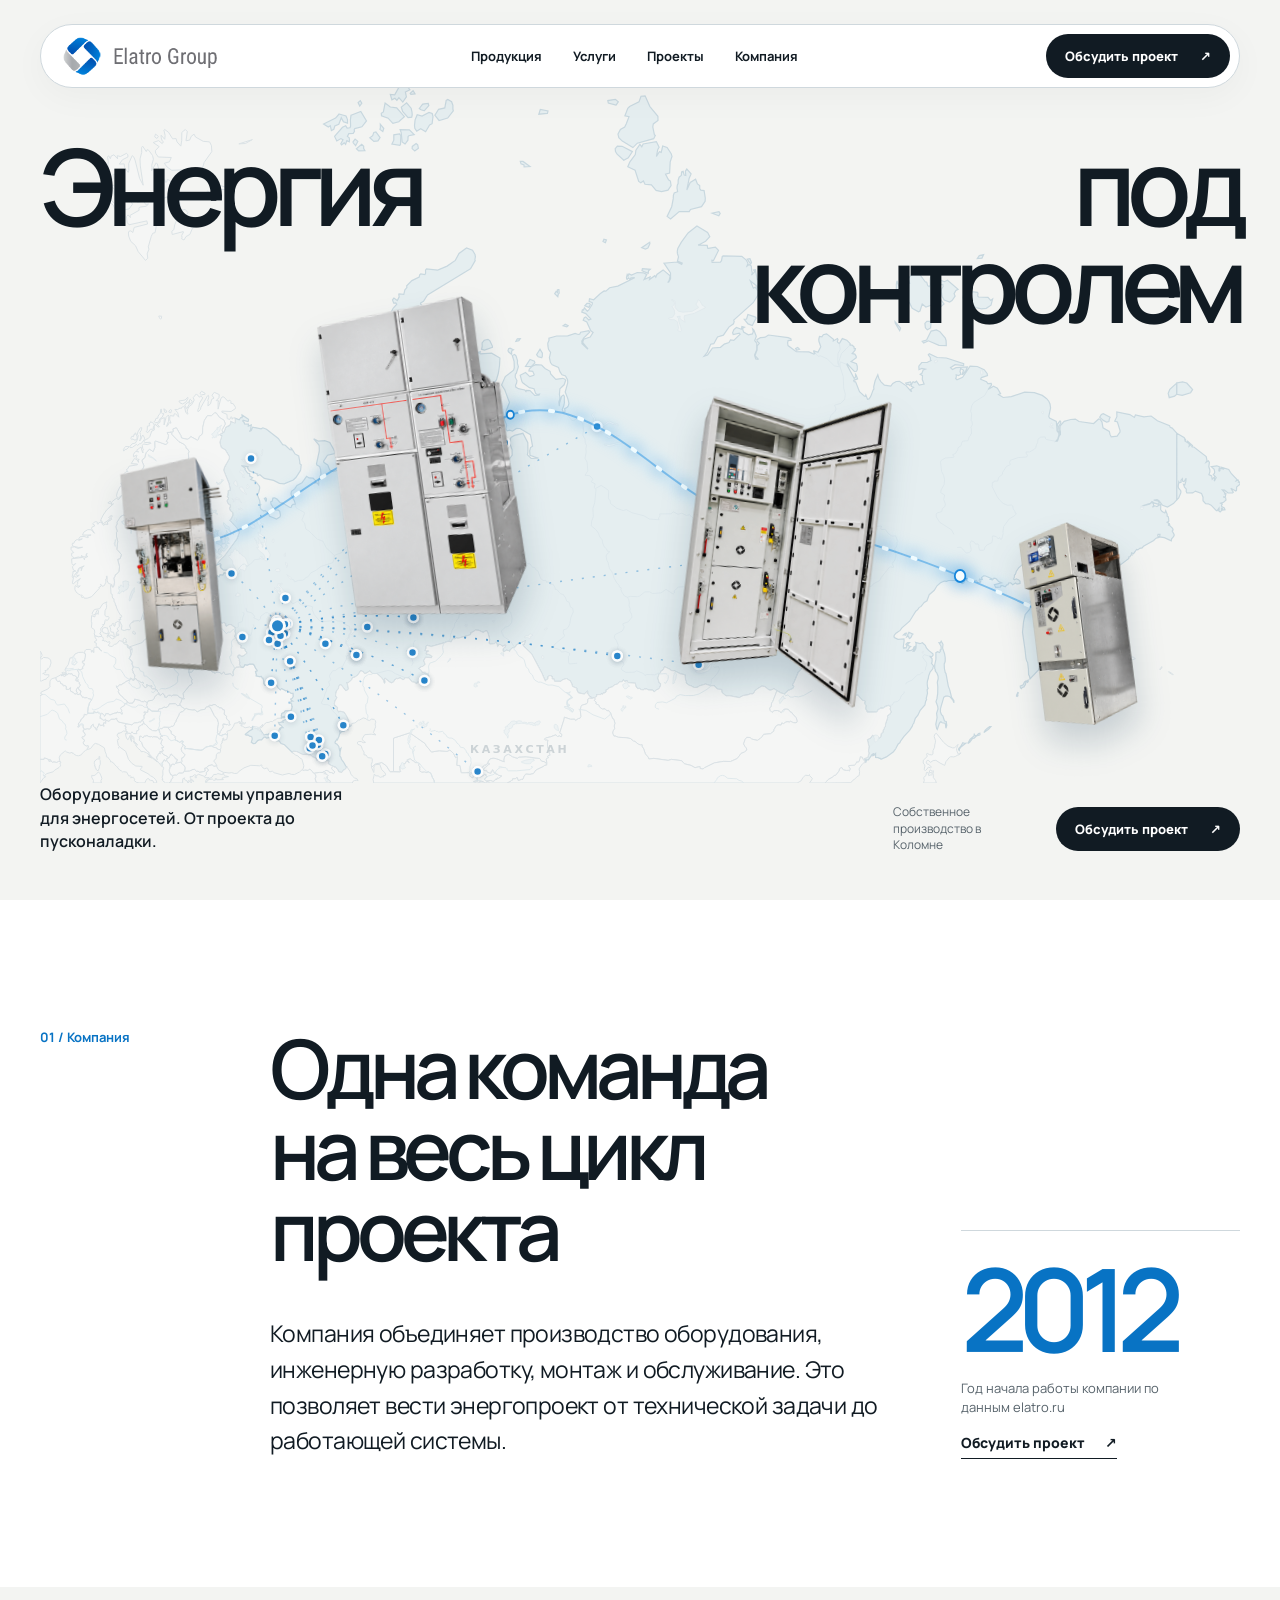
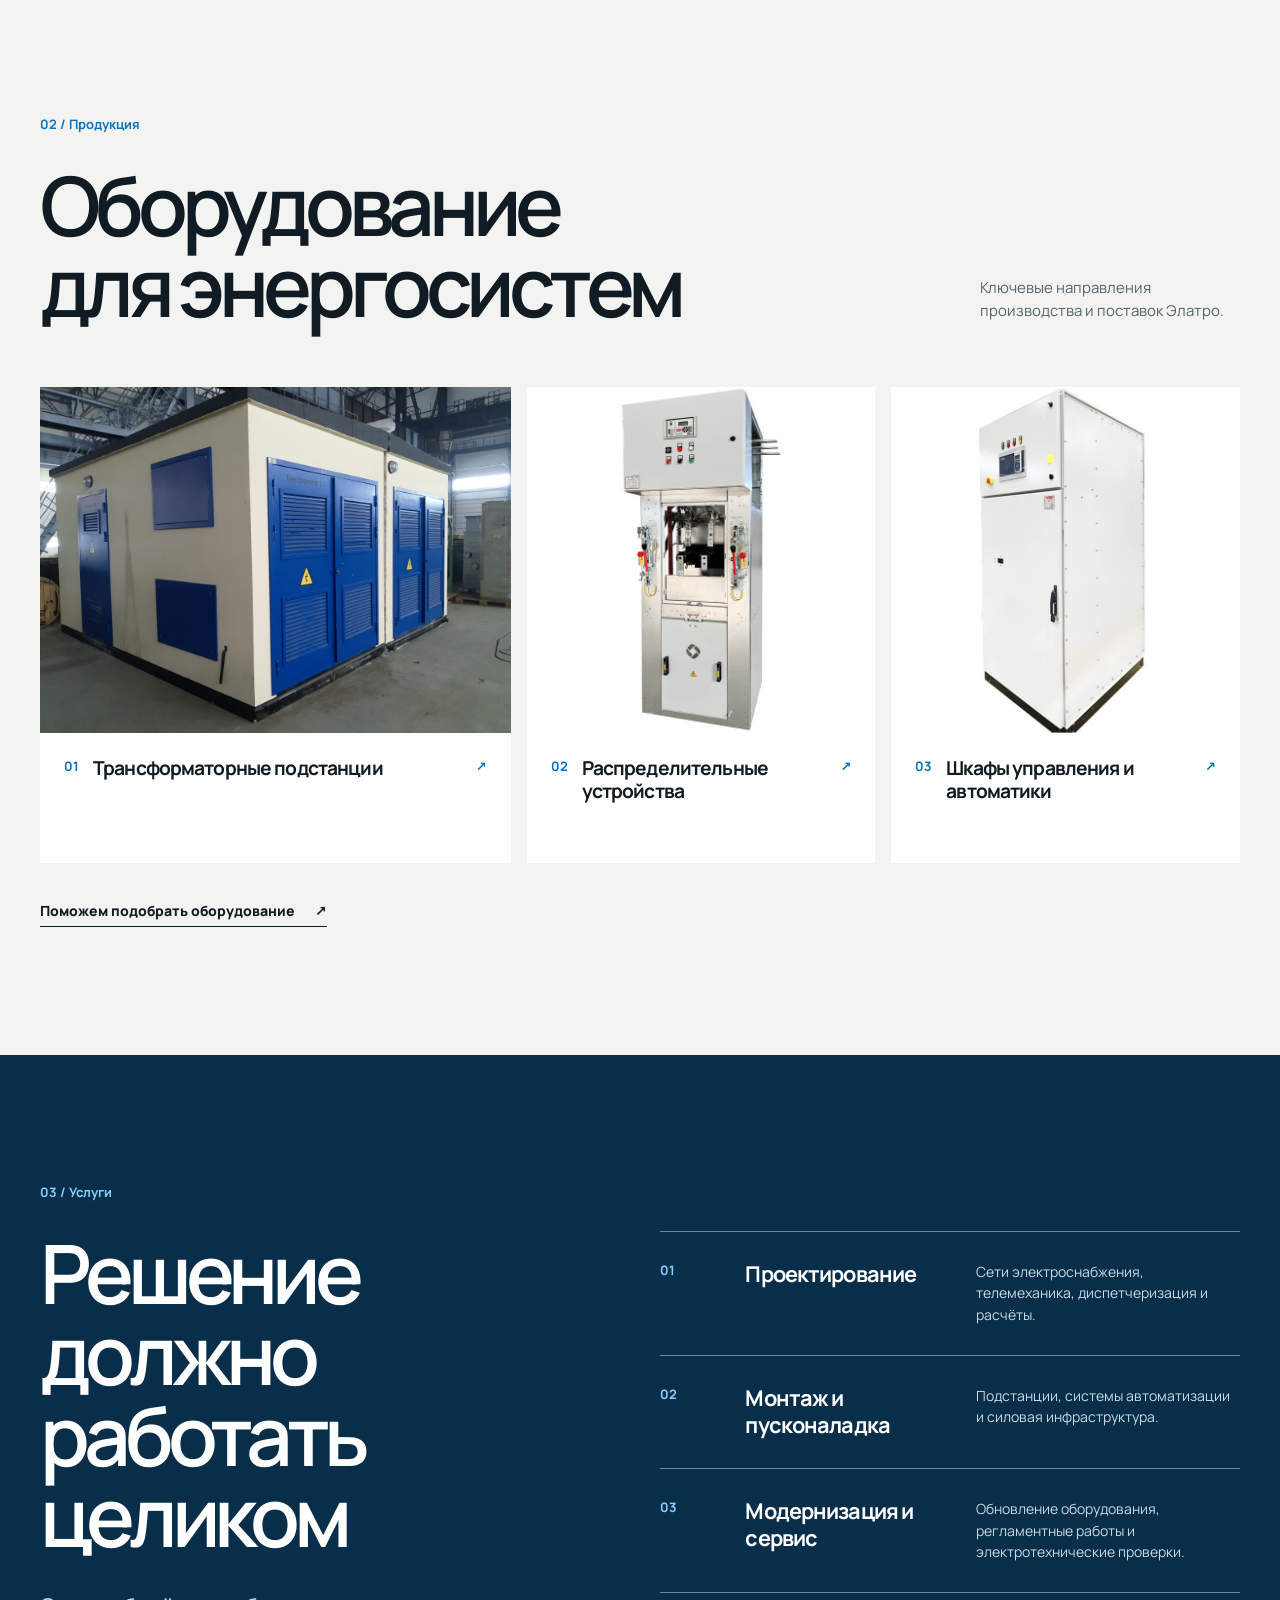
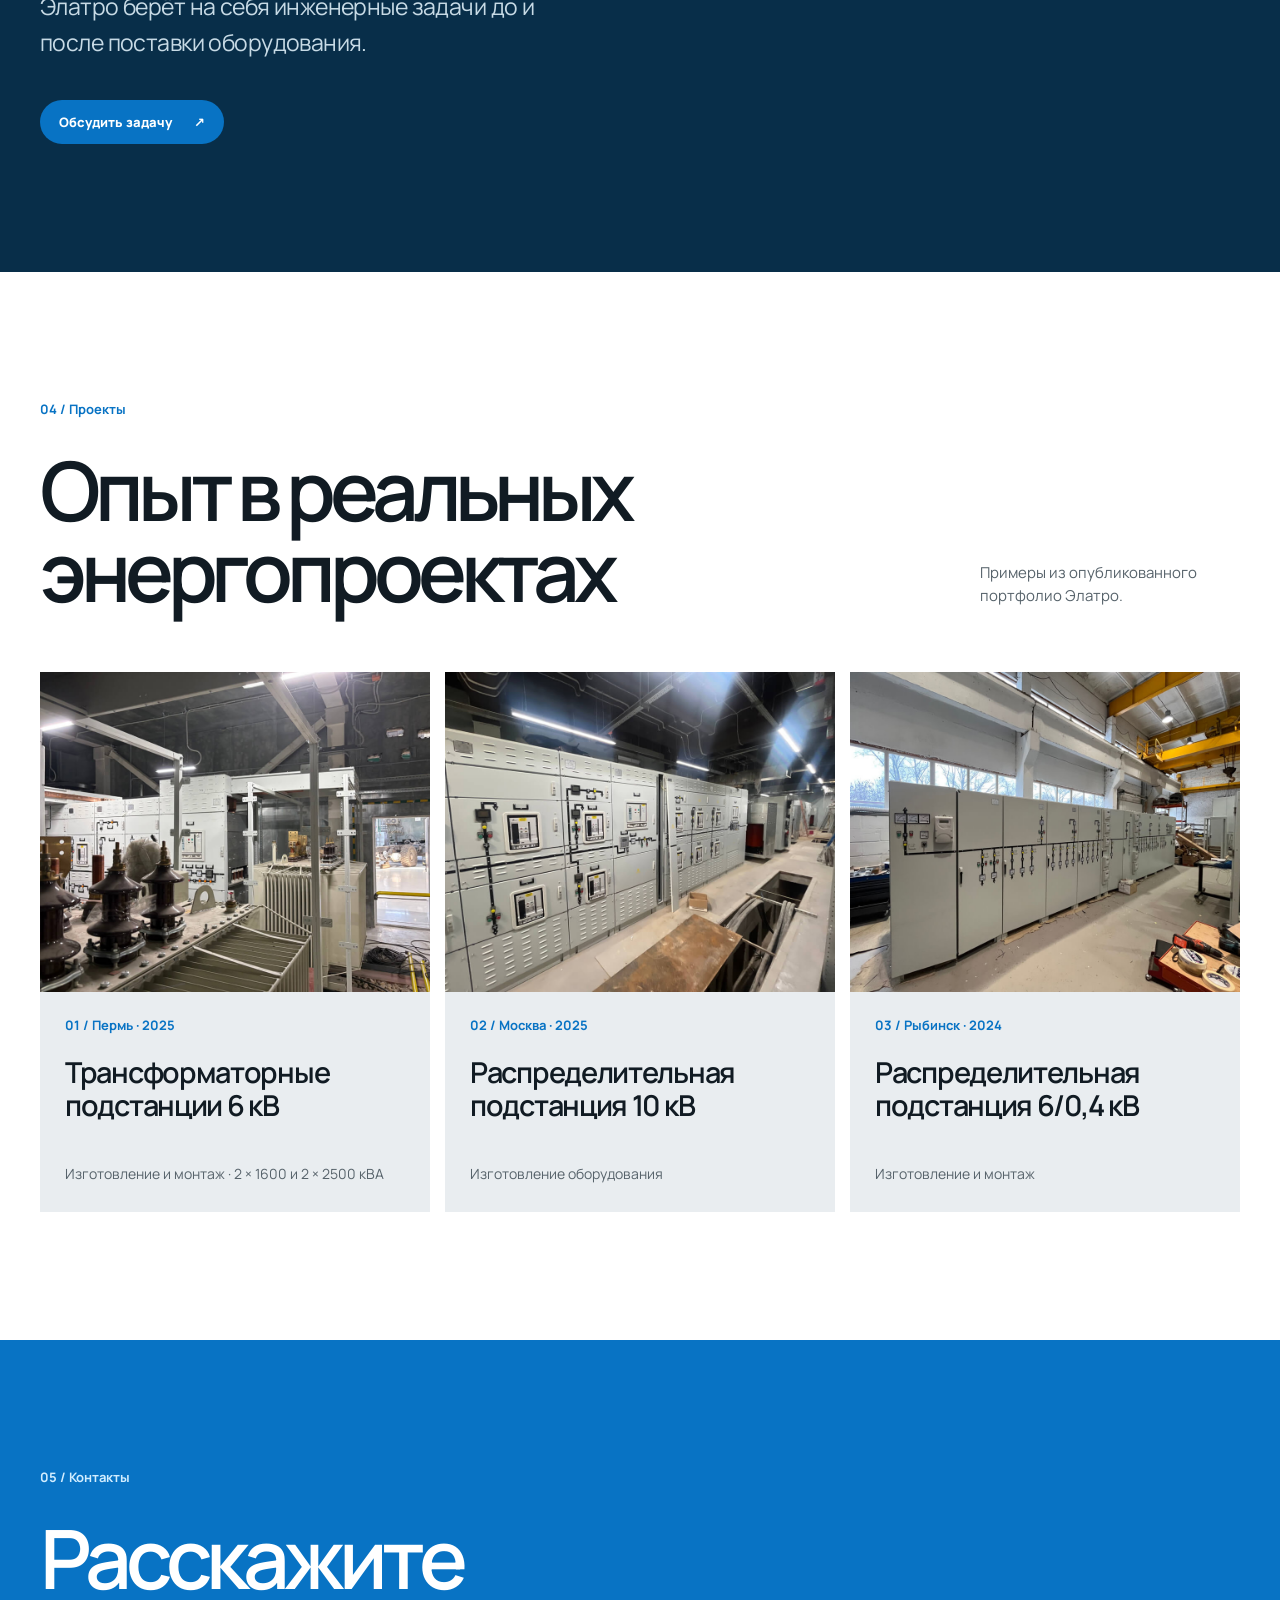
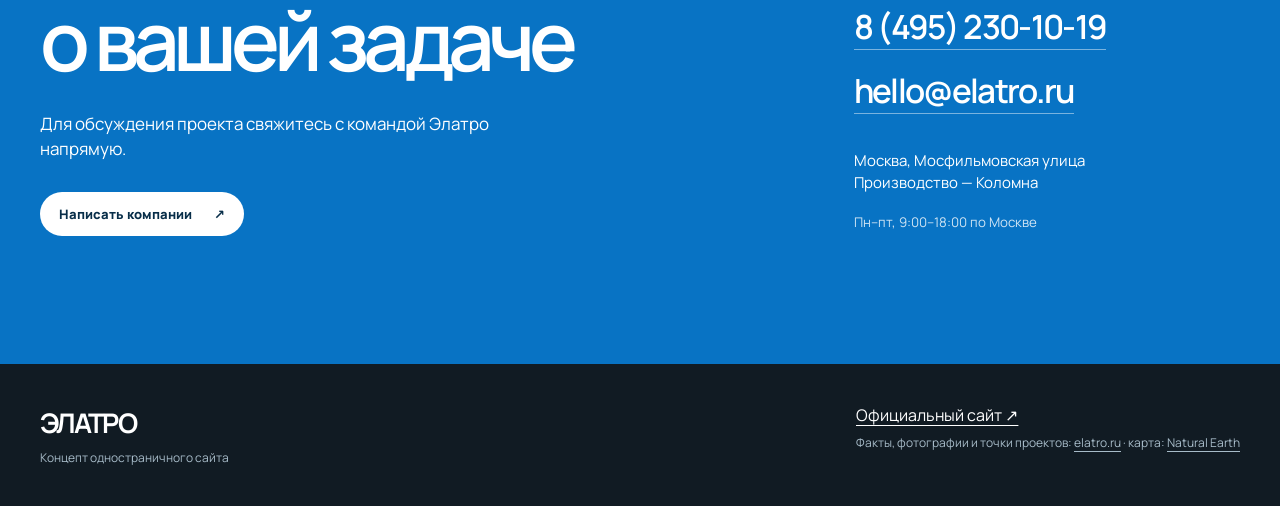
==== elatro/index.html @ 06f865f2 "Publish three site previews" ====
<!doctype html>
<html lang="ru">
  <head>
    <meta charset="UTF-8" />
    <meta name="viewport" content="width=device-width, initial-scale=1.0" />
    <meta name="description" content="Концепт одностраничного сайта Элатро: производство электротехнического оборудования, автоматизация и сервис энергосистем." />
    <meta name="theme-color" content="#f3f4f2" />
    <title>Элатро — оборудование и решения для энергосистем</title>
    <link rel="preconnect" href="https://fonts.googleapis.com" />
    <link rel="preconnect" href="https://fonts.gstatic.com" crossorigin />
    <link href="https://fonts.googleapis.com/css2?family=Manrope:wght@400;500;600;700;800&display=swap" rel="stylesheet" />
    <link rel="stylesheet" crossorigin href="./assets/index-BvtXGeWB.css">
  </head>
  <body>
    <header class="site-header">
      <div class="shell header-inner">
        <a class="brand" href="#top" aria-label="Elatro Group — к началу страницы"><img src="./images/logo-source.png" width="260" height="61" alt="Elatro Group" /></a>
        <nav aria-label="Основная навигация"><a href="#products">Продукция</a><a href="#services">Услуги</a><a href="#projects">Проекты</a><a href="#company">Компания</a></nav>
        <a class="header-contact" href="mailto:hello@elatro.ru?subject=Обсуждение%20проекта">Обсудить проект <span aria-hidden="true">↗</span></a>
      </div>
    </header>

    <main id="top">
      <section class="hero" aria-labelledby="hero-title">
        <div class="shell hero-content">
          <h1 id="hero-title"><span>Энергия</span><span>под контролем</span></h1>
          <div class="hero-gallery" aria-hidden="true">
            <div class="hero-map">
              <img src="./images/eurasia-map.svg" alt="Схематичная карта Евразии" loading="lazy" />
              <svg class="geography-network" viewBox="0 0 1200 720" aria-hidden="true" focusable="false">
                <g class="geography-routes"><path class="geography-route" d="M237.5 562.8 Q261.4 616.8 285.3 690.9"/><path class="geography-route" d="M237.5 562.8 Q253.6 614.0 269.8 685.2"/><path class="geography-route" d="M237.5 562.8 Q270.4 602.5 303.3 662.3"/><path class="geography-route" d="M237.5 562.8 Q407.4 567.8 577.3 592.9"/><path class="geography-route" d="M237.5 562.8 Q241.2 556.6 244.8 570.4"/><path class="geography-route" d="M237.5 562.8 Q305.5 548.6 373.4 554.5"/><path class="geography-route" d="M237.5 562.8 Q305.5 548.6 373.4 554.5"/><path class="geography-route" d="M237.5 562.8 Q270.4 602.5 303.3 662.3"/><path class="geography-route" d="M237.5 562.8 Q305.5 548.6 373.4 554.5"/><path class="geography-route" d="M237.5 562.8 Q310.9 580.1 384.4 617.5"/><path class="geography-route" d="M237.5 562.8 Q351.1 461.3 464.8 379.7"/><path class="geography-route" d="M237.5 562.8 Q236.1 607.8 234.7 672.8"/><path class="geography-route" d="M237.5 562.8 Q259.8 618.0 282.2 693.2"/><path class="geography-route" d="M237.5 562.8 Q259.8 618.0 282.2 693.2"/><path class="geography-route" d="M237.5 562.8 Q310.9 580.1 384.4 617.5"/><path class="geography-route" d="M237.5 562.8 Q346.1 434.4 454.7 326.0"/><path class="geography-route" d="M237.5 562.8 Q261.4 561.8 285.4 580.8"/><path class="geography-route" d="M237.5 562.8 Q234.3 581.3 231.1 619.8"/><path class="geography-route" d="M237.5 562.8 Q242.4 551.8 247.4 560.8"/><path class="geography-route" d="M237.5 562.8 Q244.2 598.3 250.9 653.8"/><path class="geography-route" d="M237.5 562.8 Q296.3 539.1 355.1 535.4"/><path class="geography-route" d="M237.5 562.8 Q397.3 453.1 557.1 363.5"/><path class="geography-route" d="M237.5 562.8 Q528.4 512.4 819.4 482.0"/><path class="geography-route" d="M237.5 562.8 Q282.4 553.4 327.3 564.1"/><path class="geography-route" d="M237.5 562.8 Q237.5 561.7 237.6 580.7"/><path class="geography-route" d="M237.5 562.8 Q305.0 566.2 372.5 589.5"/><path class="geography-route" d="M237.5 562.8 Q224.2 469.1 211.0 395.5"/><path class="geography-route" d="M237.5 562.8 Q243.8 570.5 250.1 598.3"/><path class="geography-route" d="M237.5 562.8 Q257.6 612.3 277.8 681.8"/><path class="geography-route" d="M237.5 562.8 Q254.0 608.3 270.6 673.9"/><path class="geography-route" d="M237.5 562.8 Q241.4 538.8 245.4 534.9"/><path class="geography-route" d="M237.5 562.8 Q258.2 609.9 278.9 677.1"/><path class="geography-route" d="M237.5 562.8 Q233.2 559.9 229.0 577.1"/><path class="geography-route" d="M237.5 562.8 Q214.5 526.7 191.5 510.6"/><path class="geography-route" d="M237.5 562.8 Q255.0 612.6 272.5 682.4"/><path class="geography-route" d="M237.5 562.8 Q337.5 625.7 437.6 708.6"/><path class="geography-route" d="M237.5 562.8 Q321.0 469.8 404.5 396.8"/><path class="geography-route" d="M237.5 562.8 Q220.0 558.4 202.4 574.1"/><path class="geography-route" d="M237.5 562.8 Q234.3 581.3 231.1 619.8"/><path class="geography-route" d="M237.5 562.8 Q239.0 557.8 240.5 572.8"/><path class="geography-route" d="M237.5 562.8 Q276.9 567.3 316.4 591.9"/><path class="geography-route" d="M237.5 562.8 Q448.0 572.3 658.6 601.8"/><path class="geography-route" d="M237.5 562.8 Q276.9 567.3 316.4 591.9"/><path class="geography-route" d="M237.5 562.8 Q276.9 567.3 316.4 591.9"/><path class="geography-route" d="M237.5 562.8 Q243.8 570.5 250.1 598.3"/><path class="geography-route" d="M237.5 562.8 Q407.4 567.8 577.3 592.9"/></g><g class="geography-points"><g class="geography-point"><title>Московская обл., г. Икша · 2017</title><circle class="geography-dot" cx="236.8" cy="557.7" r="4.5"/></g><g class="geography-point"><title>Московская обл., г. Балашиха · 2017</title><circle class="geography-dot" cx="239.6" cy="562.2" r="4.5"/></g><g class="geography-point"><title>Чеченская Республика, Серноводский р-н · 2016</title><circle class="geography-dot" cx="285.3" cy="690.9" r="4.5"/></g><g class="geography-point"><title>Ставропольский край, г. Кисловодск · 2016</title><circle class="geography-dot" cx="269.8" cy="685.2" r="4.5"/></g><g class="geography-point"><title>Московская обл., г. Реутов · 2016</title><circle class="geography-dot" cx="239.1" cy="562.6" r="4.5"/></g><g class="geography-point"><title>Астраханская обл., г. Астрахань · 2016</title><circle class="geography-dot" cx="303.3" cy="662.3" r="4.5"/></g><g class="geography-point"><title>Москва · 2016</title><circle class="geography-dot" cx="237.6" cy="562.7" r="4.5"/></g><g class="geography-point"><title>Республика Хакассия, г. Саяногорск · 2016</title><circle class="geography-dot" cx="577.3" cy="592.9" r="4.5"/></g><g class="geography-point"><title>Московская обл., г. Коломна · 2016</title><circle class="geography-dot" cx="244.8" cy="570.4" r="4.5"/></g><g class="geography-point"><title>Московская обл., г. Реутов · 2016</title><circle class="geography-dot" cx="239.1" cy="562.6" r="4.5"/></g><g class="geography-point"><title>Свердловская обл., г. Михайловск · 2016</title><circle class="geography-dot" cx="373.4" cy="554.5" r="4.5"/></g><g class="geography-point"><title>Свердловская обл., г. Михайловск · 2016</title><circle class="geography-dot" cx="373.4" cy="554.5" r="4.5"/></g><g class="geography-point"><title>Астраханская обл., г. Астрахань · 2016</title><circle class="geography-dot" cx="303.3" cy="662.3" r="4.5"/></g><g class="geography-point"><title>Свердловская обл., г. Михайловск · 2015</title><circle class="geography-dot" cx="373.4" cy="554.5" r="4.5"/></g><g class="geography-point"><title>Московская обл., г. Железнодорожный · 2015</title><circle class="geography-dot" cx="240.1" cy="562.8" r="4.5"/></g><g class="geography-point"><title>Оренбургская обл., Светлинский р-н, п. Светлый · 2015</title><circle class="geography-dot" cx="384.4" cy="617.5" r="4.5"/></g><g class="geography-point"><title>Калужская обл., г. Балабаново · 2015</title><circle class="geography-dot" cx="231.5" cy="569.4" r="4.5"/></g><g class="geography-point"><title>сельское поселение Мыс-Каменское, Мыс Каменный · 2015</title><circle class="geography-dot" cx="464.8" cy="379.7" r="4.5"/></g><g class="geography-point"><title>Московская обл., г. Икша · 2015</title><circle class="geography-dot" cx="236.8" cy="557.7" r="4.5"/></g><g class="geography-point"><title>Краснодарский край, Темрюкский р-н · 2014</title><circle class="geography-dot" cx="234.7" cy="672.8" r="4.5"/></g><g class="geography-point"><title>Республика Северная Осетия-Алания, г. Владикавказ · 2014</title><circle class="geography-dot" cx="282.2" cy="693.2" r="4.5"/></g><g class="geography-point"><title>Республика Северная Осетия-Алания, г. Владикавказ · 2014</title><circle class="geography-dot" cx="282.2" cy="693.2" r="4.5"/></g><g class="geography-point"><title>Оренбургская обл., Светлинский р-н, п. Светлый · 2014</title><circle class="geography-dot" cx="384.4" cy="617.5" r="4.5"/></g><g class="geography-point"><title>Московская обл., г. Икша · 2014</title><circle class="geography-dot" cx="236.8" cy="557.7" r="4.5"/></g><g class="geography-point"><title>Москва · 2014</title><circle class="geography-dot" cx="237.6" cy="562.7" r="4.5"/></g><g class="geography-point"><title>г. Южно-Тамбейск · 2014</title><circle class="geography-dot" cx="454.7" cy="326.0" r="4.5"/></g><g class="geography-point"><title>Республика Мордовия, г. Саранск · 2014</title><circle class="geography-dot" cx="285.4" cy="580.8" r="4.5"/></g><g class="geography-point"><title>Белгородская обл., г. Белгород · 2014</title><circle class="geography-dot" cx="231.1" cy="619.8" r="4.5"/></g><g class="geography-point"><title>Владимирская обл., г. Покров · 2014</title><circle class="geography-dot" cx="247.4" cy="560.8" r="4.5"/></g><g class="geography-point"><title>Московская обл., г. Икша · 2014</title><circle class="geography-dot" cx="236.8" cy="557.7" r="4.5"/></g><g class="geography-point"><title>Ростовская обл., г. Ростов-на-Дону · 2017</title><circle class="geography-dot" cx="250.9" cy="653.8" r="4.5"/></g><g class="geography-point"><title>Москва · 2023</title><circle class="geography-dot" cx="237.6" cy="562.7" r="4.5"/></g><g class="geography-point"><title>Москва · 2025</title><circle class="geography-dot" cx="237.6" cy="562.7" r="4.5"/></g><g class="geography-point"><title>Москва · 2017</title><circle class="geography-dot" cx="237.6" cy="562.7" r="4.5"/></g><g class="geography-point"><title>Пермь · 2025</title><circle class="geography-dot" cx="355.1" cy="535.4" r="4.5"/></g><g class="geography-point"><title>Красноярский край, г. Норильск · 2022</title><circle class="geography-dot" cx="557.1" cy="363.5" r="4.5"/></g><g class="geography-point"><title>Республика Саха (Якутия) · 2022</title><circle class="geography-dot" cx="819.4" cy="482.0" r="4.5"/></g><g class="geography-point"><title>Республика Татарстан, г. Нижнекамск · 2022</title><circle class="geography-dot" cx="327.3" cy="564.1" r="4.5"/></g><g class="geography-point"><title>Тула · 2023</title><circle class="geography-dot" cx="237.6" cy="580.7" r="4.5"/></g><g class="geography-point"><title>Челябинская обл., г. Магнитогорск · 2022</title><circle class="geography-dot" cx="372.5" cy="589.5" r="4.5"/></g><g class="geography-point"><title>Мурманская обл., г. Апатиты · 2023</title><circle class="geography-dot" cx="211.0" cy="395.5" r="4.5"/></g><g class="geography-point"><title>Липецк · 2023</title><circle class="geography-dot" cx="250.1" cy="598.3" r="4.5"/></g><g class="geography-point"><title>Ставропольский край, с. Горькая Балка · 2023</title><circle class="geography-dot" cx="277.8" cy="681.8" r="4.5"/></g><g class="geography-point"><title>Ставропольский край, с. Просянка · 2023</title><circle class="geography-dot" cx="270.6" cy="673.9" r="4.5"/></g><g class="geography-point"><title>Ярославская обл., г. Рыбинск · 2024</title><circle class="geography-dot" cx="245.4" cy="534.9" r="4.5"/></g><g class="geography-point"><title>Московская обл., г. Электрогорск · 2024</title><circle class="geography-dot" cx="244.9" cy="561.2" r="4.5"/></g><g class="geography-point"><title>Ставропольский край, г. Будённовск · 2020</title><circle class="geography-dot" cx="278.9" cy="677.1" r="4.5"/></g><g class="geography-point"><title>Калуга · 2018</title><circle class="geography-dot" cx="229.0" cy="577.1" r="4.5"/></g><g class="geography-point"><title>Санкт-Петербург · 2020</title><circle class="geography-dot" cx="191.5" cy="510.6" r="4.5"/></g><g class="geography-point"><title>Ставропольский край, г. Минеральные Воды · 2021</title><circle class="geography-dot" cx="272.5" cy="682.4" r="4.5"/></g><g class="geography-point"><title>Узбекистан · 2021</title><circle class="geography-dot" cx="437.6" cy="708.6" r="4.5"/></g><g class="geography-point"><title>Республика Коми, Воркута · 2019</title><circle class="geography-dot" cx="404.5" cy="396.8" r="4.5"/></g><g class="geography-point"><title>Смоленск · 2020</title><circle class="geography-dot" cx="202.4" cy="574.1" r="4.5"/></g><g class="geography-point"><title>Белгород · 2021</title><circle class="geography-dot" cx="231.1" cy="619.8" r="4.5"/></g><g class="geography-point"><title>Московская обл., г. Ступино · 2021</title><circle class="geography-dot" cx="240.5" cy="572.8" r="4.5"/></g><g class="geography-point"><title>Самара · 2019</title><circle class="geography-dot" cx="316.4" cy="591.9" r="4.5"/></g><g class="geography-point"><title>Иркутск · 2019</title><circle class="geography-dot" cx="658.6" cy="601.8" r="4.5"/></g><g class="geography-point"><title>Самара · 2020</title><circle class="geography-dot" cx="316.4" cy="591.9" r="4.5"/></g><g class="geography-point"><title>Самара · 2019</title><circle class="geography-dot" cx="316.4" cy="591.9" r="4.5"/></g><g class="geography-point"><title>Липецк · 2022</title><circle class="geography-dot" cx="250.1" cy="598.3" r="4.5"/></g><g class="geography-point"><title>Республика Хакассия, г. Саяногорск · 2016</title><circle class="geography-dot" cx="577.3" cy="592.9" r="4.5"/></g></g><circle class="geography-hub" cx="237.5" cy="562.8" r="7" />
              </svg>
            </div>

            <svg class="energy-network energy-network-desktop" viewBox="0 0 1360 900" preserveAspectRatio="none" focusable="false"><path class="energy-glow" d="M165 545 C270 540 340 420 490 435 C620 350 705 510 815 520 S1050 575 1180 630"/><path class="energy-line" d="M165 545 C270 540 340 420 490 435 C620 350 705 510 815 520 S1050 575 1180 630"/><path class="energy-flow" d="M165 545 C270 540 340 420 490 435 C620 350 705 510 815 520 S1050 575 1180 630"/><circle class="energy-node" cx="165" cy="545" r="5"/><circle class="energy-node" cx="490" cy="435" r="5"/><circle class="energy-node" cx="815" cy="520" r="5"/><circle class="energy-node" cx="1180" cy="630" r="5"/><circle class="energy-particle" r="6"><animateMotion dur="3.2s" repeatCount="indefinite" path="M165 545 C270 540 340 420 490 435 C620 350 705 510 815 520 S1050 575 1180 630"/></circle><circle class="energy-particle" r="4"><animateMotion dur="3.2s" begin="-1.6s" repeatCount="indefinite" path="M165 545 C270 540 340 420 490 435 C620 350 705 510 815 520 S1050 575 1180 630"/></circle></svg>
            <svg class="energy-network energy-network-mobile" viewBox="0 0 354 844" preserveAspectRatio="none" focusable="false"><path class="energy-glow" d="M65 590 C55 505 70 430 105 392 C155 350 220 390 275 430 S245 570 187 635"/><path class="energy-line" d="M65 590 C55 505 70 430 105 392 C155 350 220 390 275 430 S245 570 187 635"/><path class="energy-flow" d="M65 590 C55 505 70 430 105 392 C155 350 220 390 275 430 S245 570 187 635"/><circle class="energy-node" cx="65" cy="590" r="4"/><circle class="energy-node" cx="105" cy="392" r="4"/><circle class="energy-node" cx="275" cy="430" r="4"/><circle class="energy-node" cx="187" cy="635" r="4"/><circle class="energy-particle" r="5"><animateMotion dur="3.2s" repeatCount="indefinite" path="M65 590 C55 505 70 430 105 392 C155 350 220 390 275 430 S245 570 187 635"/></circle></svg>
            <div class="float-card cutout card-f"><img src="./images/elmod210-cutout.png" alt="" /></div>
            <div class="float-card cutout card-a"><img src="./images/switchgear-cutout.png" alt="" fetchpriority="high" /></div>
            <div class="float-card cutout card-b"><img src="./images/open-cabinet-cutout.png" alt="" /></div>
            <div class="float-card cutout card-e"><img src="./images/elmod300-cutout.png" alt="" /></div>
          </div>
          <div class="hero-bottom"><p>Оборудование и системы управления для энергосетей. От проекта до пусконаладки.</p><div><span>Собственное производство в Коломне</span><a class="button button-dark" href="mailto:hello@elatro.ru?subject=Обсуждение%20проекта">Обсудить проект <span aria-hidden="true">↗</span></a></div></div>
        </div>
      </section>

      <section class="intro section" id="company" aria-labelledby="intro-title">
        <div class="shell intro-grid">
          <div class="section-index">01 / Компания</div>
          <div><h2 id="intro-title">Одна команда<br />на весь цикл проекта</h2><p class="lead">Компания объединяет производство оборудования, инженерную разработку, монтаж и обслуживание. Это позволяет вести энергопроект от технической задачи до работающей системы.</p></div>
          <div class="intro-aside"><div class="big-year">2012</div><p>Год начала работы компании по данным elatro.ru</p><a class="text-link" href="#contact">Обсудить проект <span aria-hidden="true">↗</span></a></div>
        </div>
      </section>

      <section class="products section" id="products" aria-labelledby="products-title">
        <div class="shell">
          <div class="section-heading"><div><div class="section-index">02 / Продукция</div><h2 id="products-title">Оборудование<br />для энергосистем</h2></div><p>Ключевые направления производства и поставок Элатро.</p></div>
          <div class="product-grid">
            <a class="product product-feature" href="#contact"><div class="product-image"><img src="./images/hero2.jpg" alt="Модульная подстанция в цехе" loading="lazy" /></div><div class="product-info"><span>01</span><h3>Трансформаторные подстанции</h3><span aria-hidden="true">↗</span></div></a>
            <a class="product" href="#contact"><div class="product-image product-image-contain"><img src="./images/product-elmod210.jpg" alt="Комплектное распределительное устройство" loading="lazy" /></div><div class="product-info"><span>02</span><h3>Распределительные устройства</h3><span aria-hidden="true">↗</span></div></a>
            <a class="product" href="#contact"><div class="product-image product-image-contain"><img src="./images/product-upp.jpg" alt="Шкаф управления электрооборудованием" loading="lazy" /></div><div class="product-info"><span>03</span><h3>Шкафы управления и автоматики</h3><span aria-hidden="true">↗</span></div></a>
          </div>
          <a class="text-link product-more" href="#contact">Поможем подобрать оборудование <span aria-hidden="true">↗</span></a>
        </div>
      </section>

      <section class="services section" id="services" aria-labelledby="services-title">
        <div class="shell service-grid"><div><div class="section-index">03 / Услуги</div><h2 id="services-title">Решение должно<br />работать целиком</h2><p class="lead">Элатро берёт на себя инженерные задачи до и после поставки оборудования.</p><a class="button button-blue" href="#contact">Обсудить задачу <span aria-hidden="true">↗</span></a></div><div class="service-list"><div><span>01</span><h3>Проектирование</h3><p>Сети электроснабжения, телемеханика, диспетчеризация и расчёты.</p></div><div><span>02</span><h3>Монтаж и пусконаладка</h3><p>Подстанции, системы автоматизации и силовая инфраструктура.</p></div><div><span>03</span><h3>Модернизация и сервис</h3><p>Обновление оборудования, регламентные работы и электротехнические проверки.</p></div></div></div>
      </section>

      <section class="projects section" id="projects" aria-labelledby="projects-title">
        <div class="shell"><div class="section-heading"><div><div class="section-index">04 / Проекты</div><h2 id="projects-title">Опыт в реальных<br />энергопроектах</h2></div><p>Примеры из опубликованного портфолио Элатро.</p></div><div class="project-grid">
          <article class="project"><img src="./images/projects/perm-transformer-2025.jpg" alt="Трансформаторные подстанции на объекте в Перми" loading="lazy" /><div class="project-copy"><span>01 / Пермь · 2025</span><h3>Трансформаторные подстанции 6 кВ</h3><p>Изготовление и монтаж · 2 × 1600 и 2 × 2500 кВА</p></div></article>
          <article class="project"><img src="./images/projects/moscow-distribution-2025.jpg" alt="Распределительная подстанция 10 кВ в Москве" loading="lazy" /><div class="project-copy"><span>02 / Москва · 2025</span><h3>Распределительная подстанция 10 кВ</h3><p>Изготовление оборудования</p></div></article>
          <article class="project"><img src="./images/projects/rybinsk-distribution-2024.jpg" alt="Распределительная подстанция на объекте в Рыбинске" loading="lazy" /><div class="project-copy"><span>03 / Рыбинск · 2024</span><h3>Распределительная подстанция 6/0,4 кВ</h3><p>Изготовление и монтаж</p></div></article>
        </div></div></div>
      </section>

      <section class="contact section" id="contact" aria-labelledby="contact-title"><div class="shell contact-grid"><div><div class="section-index">05 / Контакты</div><h2 id="contact-title">Расскажите<br />о вашей задаче</h2><p>Для обсуждения проекта свяжитесь с командой Элатро напрямую.</p><a class="button button-light" href="mailto:hello@elatro.ru?subject=Обсуждение%20проекта">Написать компании <span aria-hidden="true">↗</span></a></div><div class="contact-details"><a href="tel:+74952301019">8 (495) 230-10-19</a><a href="mailto:hello@elatro.ru">hello@elatro.ru</a><p>Москва, Мосфильмовская улица<br />Производство — Коломна</p><small>Пн–пт, 9:00–18:00 по Москве</small></div></div></section>
    </main>
    <footer><div class="shell footer-inner"><div><strong>ЭЛАТРО</strong><span>Концепт одностраничного сайта</span></div><div><a href="https://elatro.ru/" target="_blank" rel="noopener noreferrer">Официальный сайт ↗</a><span>Факты, фотографии и точки проектов: <a href="https://elatro.ru/" target="_blank" rel="noopener noreferrer">elatro.ru</a> · карта: <a href="https://www.naturalearthdata.com/" target="_blank" rel="noopener noreferrer">Natural Earth</a></span></div></div></footer>
  </body>
</html>
---- elatro/assets/index-BvtXGeWB.css ----
:root{--paper: #f3f4f2;--paper-2: #e9edf0;--white: #ffffff;--ink: #111b23;--muted: #57636b;--line: #cfd8dd;--blue: #0873c4;--blue-dark: #082e49;--blue-soft: #e1eff8;--font: "Manrope", system-ui, sans-serif;--shell: 1460px;--shadow-nav: rgb(0 0 0 / .035);--shadow-card: rgb(5 31 48 / .14);--blue-light: #88cfff;--text-blue-light: #c7dae5;--line-blue: #69889c;--text-contact: #d1edff;--line-contact: #ffffff75;--text-footer: #a7bbc8}*{box-sizing:border-box}html,body{margin:0;overflow-x:clip}html{scroll-behavior:smooth}body{font-family:var(--font);color:var(--ink);background:var(--paper)}img{display:block;max-width:100%}a{color:inherit;text-decoration:none}button,a{-webkit-tap-highlight-color:transparent}a:focus-visible{outline:3px solid var(--blue);outline-offset:4px}.shell{width:min(calc(100% - 80px),var(--shell));margin-inline:auto}.site-header{position:absolute;z-index:20;left:0;right:0;top:0;padding-top:24px}.header-inner{min-height:64px;padding:8px 9px 8px 22px;display:flex;align-items:center;justify-content:space-between;gap:22px;background:var(--white);border:1px solid var(--line);border-radius:999px;box-shadow:0 9px 35px var(--shadow-nav)}.brand{display:inline-flex;align-items:center;flex:0 0 auto}.brand img{width:160px;height:auto}.site-header nav{display:flex;align-items:center;gap:clamp(15px,2.4vw,39px);font-size:13px;font-weight:700}.site-header nav a{transition:color .2s ease}.site-header nav a:hover{color:var(--blue)}.header-contact,.button{display:inline-flex;align-items:center;justify-content:space-between;gap:22px;font-size:13px;font-weight:800;border-radius:999px;min-height:44px;padding:0 19px;transition:transform .22s ease,background-color .22s ease,color .22s ease;white-space:nowrap}.header-contact{background:var(--ink);color:var(--white)}.header-contact:hover,.button:hover{transform:translateY(-2px)}.header-contact:active,.button:active{transform:translateY(0)}.button-dark{background:var(--ink);color:var(--white)}.button-dark:hover{background:var(--blue-dark)}.button-light{background:var(--white);color:var(--blue-dark)}.button-light:hover{background:var(--blue-soft)}.button-blue{background:var(--blue);color:var(--white)}.button-blue:hover{background:var(--blue-dark)}.hero{position:relative;min-height:790px;height:100svh;max-height:990px;overflow:clip;background:var(--paper)}.hero-content{position:relative;height:100%;padding-top:138px;padding-bottom:48px}.hero h1{position:relative;z-index:3;display:flex;justify-content:space-between;gap:8%;margin:0;font-size:clamp(68px,8.3vw,142px);line-height:.91;letter-spacing:-.085em;font-weight:600;overflow-wrap:break-word;min-width:0}.hero h1 span{max-width:46%;animation:title-in .9s cubic-bezier(.2,.8,.2,1) both}.hero h1 span:last-child{text-align:right;animation-delay:.14s}.hero-gallery{position:absolute;top:0;right:0;bottom:0;left:0;pointer-events:none}.hero-map{position:absolute;z-index:0;left:0;top:7%;width:100%;aspect-ratio:5 / 3}.hero-map>img,.hero-map>svg{position:absolute;top:0;right:0;bottom:0;left:0;width:100%;height:100%}.hero-map>img{opacity:.58}.hero-map>svg{opacity:.85}.energy-network{position:absolute;top:0;right:0;bottom:0;left:0;width:100%;height:100%;overflow:visible;z-index:0}.energy-network-mobile{display:none}.energy-network path{fill:none;stroke-linecap:round;stroke-linejoin:round}.energy-glow{stroke:#55b9ff;stroke-width:14;opacity:.2;filter:blur(8px)}.energy-line{stroke:#3197e5;stroke-width:2;opacity:.52}.energy-flow{stroke:#effbff;stroke-width:4;stroke-dasharray:4 30;filter:drop-shadow(0 0 7px #1686db);animation:current-flow 2.2s linear infinite}.energy-node{fill:#c9f3ff;stroke:#1686db;stroke-width:3;filter:drop-shadow(0 0 8px #1686db);animation:node-glow 2.2s ease-in-out infinite alternate}.energy-particle{fill:#f6fdff;stroke:#1686db;stroke-width:2;filter:drop-shadow(0 0 9px #1686db)}@keyframes current-flow{to{stroke-dashoffset:-68}}@keyframes node-glow{to{opacity:.45}}.float-card{position:absolute;overflow:hidden;background:var(--white);box-shadow:0 18px 45px var(--shadow-card);border:5px solid var(--white);animation:card-enter .8s cubic-bezier(.2,.8,.2,1) both,hover-card 6s ease-in-out infinite}.float-card img{width:100%;height:100%;object-fit:cover}.float-card.cutout{z-index:2;overflow:visible;background:transparent;border:0;box-shadow:none}.float-card.cutout img{filter:drop-shadow(0 20px 16px rgb(8 46 73 / .18))}.float-card.cutout.card-e img{object-fit:contain}.card-a{top:32%;left:22%;width:20%;height:39%;transform:rotate(-8deg);animation-delay:.24s,1.04s}.card-f{top:50%;left:4%;width:15%;height:26%;transform:rotate(-5deg);animation-delay:.18s,.98s}.card-b{top:42%;right:29%;width:18%;height:37%;transform:rotate(7deg);animation-delay:.35s,1.15s}.card-c{top:57%;left:5%;width:17%;height:18%;transform:rotate(-6deg);animation-delay:.44s,1.24s}.card-c img,.card-d img{object-fit:cover}.card-d{top:58%;left:45%;width:20%;height:21%;transform:rotate(6deg);animation-delay:.53s,1.33s}.card-e{top:57%;right:5%;width:17%;height:24%;transform:rotate(-7deg);animation-delay:.62s,1.42s}.hero-bottom{position:absolute;z-index:4;left:0;right:0;bottom:47px;display:flex;justify-content:space-between;align-items:end;gap:28px}.hero-bottom p{max-width:325px;margin:0;font-size:16px;font-weight:600;line-height:1.45}.hero-bottom>div{display:flex;align-items:center;gap:28px}.hero-bottom>div>span{max-width:135px;font-size:12px;line-height:1.35;color:var(--muted)}@keyframes title-in{0%{opacity:0;transform:translateY(20px)}to{opacity:1;transform:translateY(0)}}@keyframes card-enter{0%{opacity:0;translate:0 36px}to{opacity:1;translate:0 0}}@keyframes hover-card{0%,to{translate:0 0}50%{translate:0 -10px}}.section{padding:clamp(90px,10vw,160px) 0}.geography{background:var(--paper-2);padding-bottom:72px}.geography-heading{display:flex;justify-content:space-between;align-items:end;gap:40px;margin-bottom:52px}.geography-heading h2{font-size:clamp(48px,6.4vw,100px)}.geography-heading p{max-width:320px;margin:0 0 7px;color:var(--muted);font-size:16px;line-height:1.5}.geography-stage{position:relative;overflow:hidden;background:#e5eef2;border:1px solid var(--line)}.geography-map{position:relative;width:100%;aspect-ratio:12 / 5}.geography-map>img,.geography-network{position:absolute;top:0;right:0;bottom:0;left:0;display:block;width:100%;height:100%}.geography-network{overflow:visible}.geography-route{fill:none;stroke:var(--blue);stroke-width:1.4;stroke-dasharray:2 9;opacity:.45}.geography-output{fill:none;stroke:var(--blue);stroke-width:3;stroke-dasharray:4 9;opacity:.7;animation:map-current 2.5s linear infinite}.geography-ring{fill:none;stroke:var(--blue);stroke-width:2;opacity:.4;transform-box:fill-box;transform-origin:center;animation:map-ring 3.2s ease-out infinite;animation-delay:calc(var(--i) * .16s)}.geography-dot,.geography-hub{fill:var(--blue);stroke:var(--white);stroke-width:2.5;filter:drop-shadow(0 1px 3px rgb(8 46 73 / .2))}.geography-count{fill:var(--white);font:800 11px var(--font);paint-order:stroke;pointer-events:none}.geography-hub{fill:var(--blue);stroke:var(--white);stroke-width:3}.geography-hub-label{fill:var(--blue-dark);font:800 18px var(--font);letter-spacing:.06em}.geography-device-row{position:relative;display:flex;justify-content:space-evenly;align-items:end;height:clamp(200px,29vw,360px);margin-top:-30px;isolation:isolate}.geography-device-row:before{content:"";position:absolute;z-index:-1;left:52%;top:-36px;height:120px;border-left:3px dotted var(--blue);opacity:.7}.geography-device-row img{position:relative;z-index:2;width:27%;height:100%;object-fit:contain;object-position:center bottom;filter:drop-shadow(0 20px 18px rgb(8 46 73 / .18));animation:device-float 5s ease-in-out infinite}.geography-device-row img:nth-of-type(2){animation-delay:-1.6s}.geography-device-row img:nth-of-type(3){animation-delay:-3.2s}.geography-current{position:absolute;z-index:1;left:7%;right:7%;top:52%;height:3px;background:var(--blue);box-shadow:0 0 16px 4px #1686db88;opacity:.65}.geography-current:after{content:"";position:absolute;top:-5px;left:0;width:13px;height:13px;border-radius:50%;background:var(--white);border:2px solid var(--blue);box-shadow:0 0 18px 5px #1686db99;animation:conduit-flow 3.4s linear infinite}.geography-note{margin:0;padding:18px 24px 22px;font-size:12px;line-height:1.5;color:var(--muted)}@keyframes map-current{to{stroke-dashoffset:-56}}@keyframes map-ring{0%{transform:scale(.5);opacity:.65}70%,to{transform:scale(2.3);opacity:0}}@keyframes conduit-flow{to{left:calc(100% - 13px)}}@keyframes device-float{50%{transform:translateY(-7px)}}.section-index{font-size:13px;font-weight:700;color:var(--blue);margin-bottom:32px}.section h2{margin:0;font-size:clamp(48px,6.4vw,100px);letter-spacing:-.075em;line-height:.99;font-weight:600;overflow-wrap:break-word;min-width:0}.lead{font-size:clamp(18px,1.8vw,23px);line-height:1.55;letter-spacing:-.025em}.intro{background:var(--white)}.intro-grid{display:grid;grid-template-columns:190px minmax(0,1.4fr) minmax(0,.6fr);align-items:start;gap:40px}.intro-grid .lead{max-width:760px;margin:45px 0 0}.intro-aside{border-top:1px solid var(--line);padding-top:20px;align-self:end}.big-year{font-size:clamp(82px,9vw,142px);font-weight:600;letter-spacing:-.1em;line-height:1;color:var(--blue)}.intro-aside p{font-size:13px;line-height:1.5;color:var(--muted);max-width:230px}.text-link{display:inline-flex;align-items:center;gap:20px;border-bottom:1px solid currentColor;padding-bottom:6px;font-size:14px;font-weight:800}.text-link span{transition:transform .2s ease}.text-link:hover span{transform:translate(2px,-2px)}.products{background:var(--paper)}.section-heading{display:flex;justify-content:space-between;align-items:end;gap:50px;margin-bottom:60px}.section-heading p{max-width:260px;margin:0 0 5px;font-size:15px;line-height:1.5;color:var(--muted)}.product-grid{display:grid;grid-template-columns:minmax(0,1.35fr) minmax(0,1fr) minmax(0,1fr);gap:16px}.product{min-width:0;display:flex;flex-direction:column;background:var(--white);overflow:hidden}.product-image{height:clamp(260px,27vw,430px);background:var(--paper-2);overflow:hidden}.product-image img{width:100%;height:100%;object-fit:cover;transition:transform .35s ease}.product:hover .product-image img{transform:scale(1.025)}.product-image-contain img{object-fit:cover;object-position:center;padding:0}.product-image-contain img{transform:scale(1.08)}.product:hover .product-image-contain img{transform:scale(1.1)}.product-info{min-height:130px;display:grid;grid-template-columns:auto 1fr auto;gap:14px;align-items:start;padding:24px}.product-info>span{font-size:13px;font-weight:700;color:var(--blue)}.product-info h3{font-size:clamp(18px,1.5vw,22px);line-height:1.23;letter-spacing:-.045em;margin:0;font-weight:700}.product-more{margin-top:38px}.services{color:var(--white);background:var(--blue-dark)}.services .section-index{color:var(--blue-light)}.service-grid{display:grid;grid-template-columns:minmax(0,.95fr) minmax(0,1.05fr);gap:8%}.service-grid .lead{max-width:510px;margin:32px 0 40px;color:var(--text-blue-light)}.service-list{border-top:1px solid var(--line-blue);margin-top:48px}.service-list>div{display:grid;grid-template-columns:65px minmax(0,.8fr) minmax(0,1fr);gap:20px;padding:29px 0;border-bottom:1px solid var(--line-blue)}.service-list span{color:var(--blue-light);font-size:13px;font-weight:700}.service-list h3{font-size:clamp(18px,1.7vw,24px);line-height:1.25;margin:0;font-weight:700;letter-spacing:-.04em}.service-list p{margin:0;color:var(--text-blue-light);line-height:1.55;font-size:14px}.projects{background:var(--white)}.project-grid{display:grid;grid-template-columns:repeat(3,minmax(0,1fr));gap:15px}.project{min-width:0;background:var(--paper-2);overflow:hidden;transition:transform .22s ease}.project:hover{transform:translateY(-3px)}.project img{display:block;width:100%;height:clamp(240px,25vw,380px);object-fit:cover}.project-copy{min-height:220px;display:flex;flex-direction:column;padding:24px 25px 28px}.project-copy span{font-size:13px;font-weight:700;color:var(--blue)}.project-copy h3{margin:22px 0 auto;font-size:clamp(24px,2.25vw,34px);line-height:1.14;letter-spacing:-.045em;font-weight:600}.project-copy p{margin:18px 0 0;color:var(--muted);font-size:14px;line-height:1.45}.contact{color:var(--white);background:var(--blue)}.contact .section-index{color:var(--text-contact)}.contact-grid{display:grid;grid-template-columns:1.3fr .7fr;gap:8%;align-items:end}.contact-grid h2{margin-bottom:30px}.contact-grid p{font-size:17px;max-width:520px;line-height:1.5;margin-bottom:30px}.contact-details{display:flex;flex-direction:column;align-items:flex-start;gap:18px;padding-bottom:5px}.contact-details a{font-size:clamp(24px,2.6vw,40px);letter-spacing:-.05em;font-weight:600;border-bottom:1px solid var(--line-contact)}.contact-details p{margin:18px 0 0;font-size:15px}.contact-details small{opacity:.8}footer{background:var(--ink);color:var(--white);padding:40px 0}.footer-inner{display:flex;justify-content:space-between;gap:30px}.footer-inner>div{display:flex;flex-direction:column;gap:8px}.footer-inner strong{font-size:27px;letter-spacing:-.07em}.footer-inner span{font-size:12px;color:var(--text-footer)}.footer-inner a{text-decoration:underline;text-underline-offset:4px}@media(max-width:1100px){.header-inner{gap:14px}.site-header nav{gap:18px}.intro-grid{grid-template-columns:120px minmax(0,1fr)}.intro-aside{grid-column:2}.product-grid{grid-template-columns:repeat(2,minmax(0,1fr))}.product-feature{grid-column:span 2}.product-feature .product-image{height:470px}.service-list>div{grid-template-columns:50px minmax(0,1fr)}.service-list p{grid-column:2}}@media(max-width:760px){.shell{width:min(calc(100% - 36px),var(--shell))}.site-header{padding-top:12px}.header-inner{min-height:56px;padding:7px 7px 7px 15px}.site-header nav{display:none}.brand img{width:130px}.header-contact{font-size:11px;min-height:40px;padding:0 13px;gap:7px}.hero{min-height:740px;height:100svh;max-height:900px}.hero-content{padding-top:125px;padding-bottom:25px}.hero-map{top:34%;left:-30%;width:160%}.energy-network-desktop{display:none}.energy-network-mobile{display:block}.hero h1{display:block;font-size:clamp(55px,12vw,86px);line-height:.94}.hero h1 span{display:block;max-width:100%}.hero h1 span:last-child{text-align:left}.card-a{top:34%;left:3%;width:39%;height:26%}.card-f{top:59%;left:4%;width:23%;height:17%}.card-b{top:36%;right:3%;width:39%;height:27%}.card-e{top:67%;left:39%;right:auto;width:28%;height:14%}.float-card{border-width:3px}.hero-bottom{bottom:25px;align-items:start}.hero-bottom p{max-width:200px;font-size:13px}.hero-bottom>div{display:block}.hero-bottom>div>span{display:none}.hero-bottom .button{font-size:11px;padding:0 12px;min-height:42px;gap:8px}.section{padding:80px 0}.section-index{margin-bottom:20px}.section h2{font-size:clamp(44px,11vw,70px)}.geography-heading{display:block;margin-bottom:30px}.geography-heading h2{font-size:clamp(44px,11vw,70px)}.geography-heading p{margin-top:22px}.geography-device-row{height:190px;margin-top:0}.geography-device-row img{width:31%}.geography-device-row:before{top:-10px;height:80px}.geography-note{font-size:11px;padding:16px}.intro-grid,.service-grid,.contact-grid{grid-template-columns:1fr;gap:34px}.intro-grid>.section-index{margin:0}.intro-grid .lead{margin-top:26px}.intro-aside{grid-column:auto}.big-year{font-size:95px}.service-list{margin-top:0}.section-heading{display:block;margin-bottom:34px}.section-heading p{margin-top:22px}.product-grid{grid-template-columns:1fr}.product-feature{grid-column:auto}.product-feature .product-image,.product-image{height:320px}.product-info{min-height:108px;padding:19px}.product-info h3{font-size:20px}.service-list>div{padding:23px 0}.project-grid{grid-template-columns:1fr}.project img{height:250px}.project-copy{min-height:190px;padding:22px}.contact-details{margin-top:12px}.contact-details a{font-size:28px}.footer-inner{flex-direction:column}}@media(max-width:420px){.hero h1{font-size:52px}.hero-bottom p{max-width:160px}.hero-bottom .button{max-width:145px;white-space:normal;line-height:1.1}}@media(prefers-reduced-motion:reduce){html{scroll-behavior:auto}*,*:before,*:after{animation-duration:.01ms!important;animation-iteration-count:1!important;transition-duration:.01ms!important}.energy-flow,.energy-node,.geography-route,.geography-output,.geography-ring,.geography-current:after,.geography-device-row img{animation:none!important}.energy-particle{display:none}}
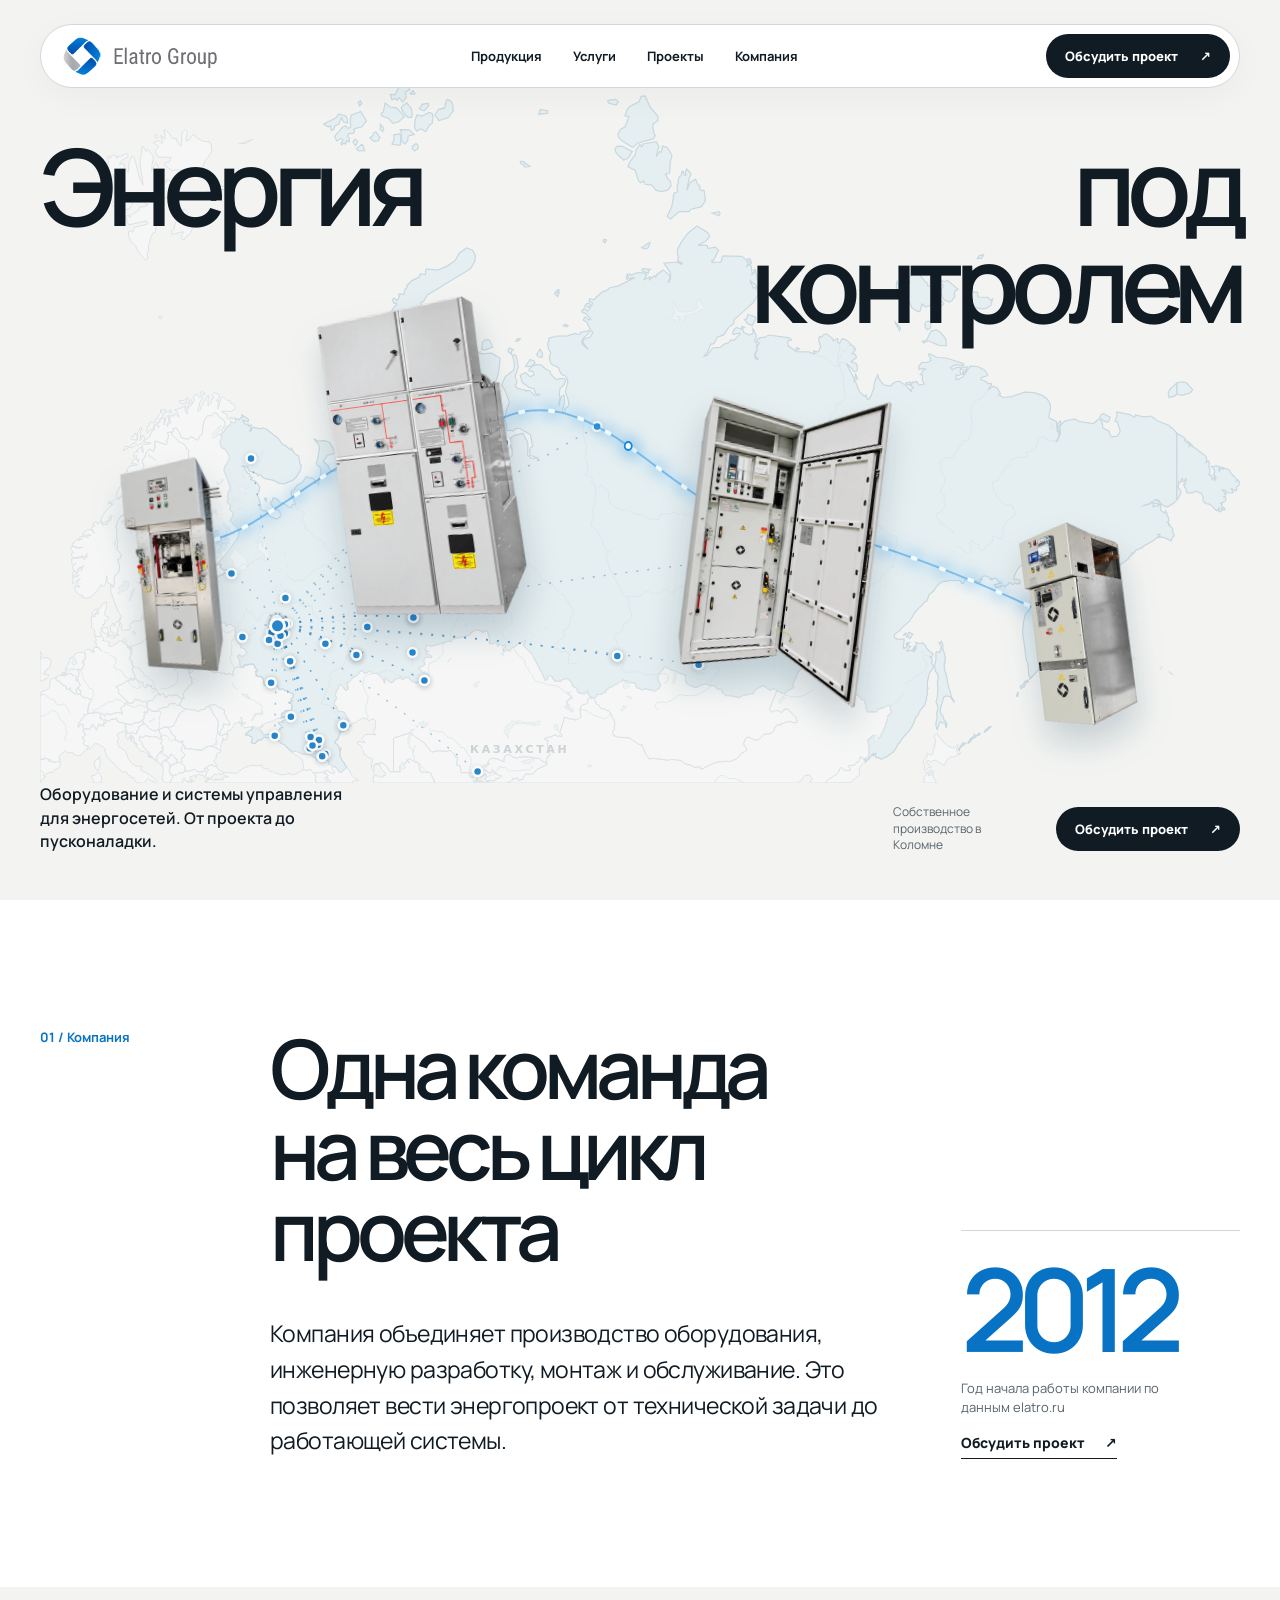
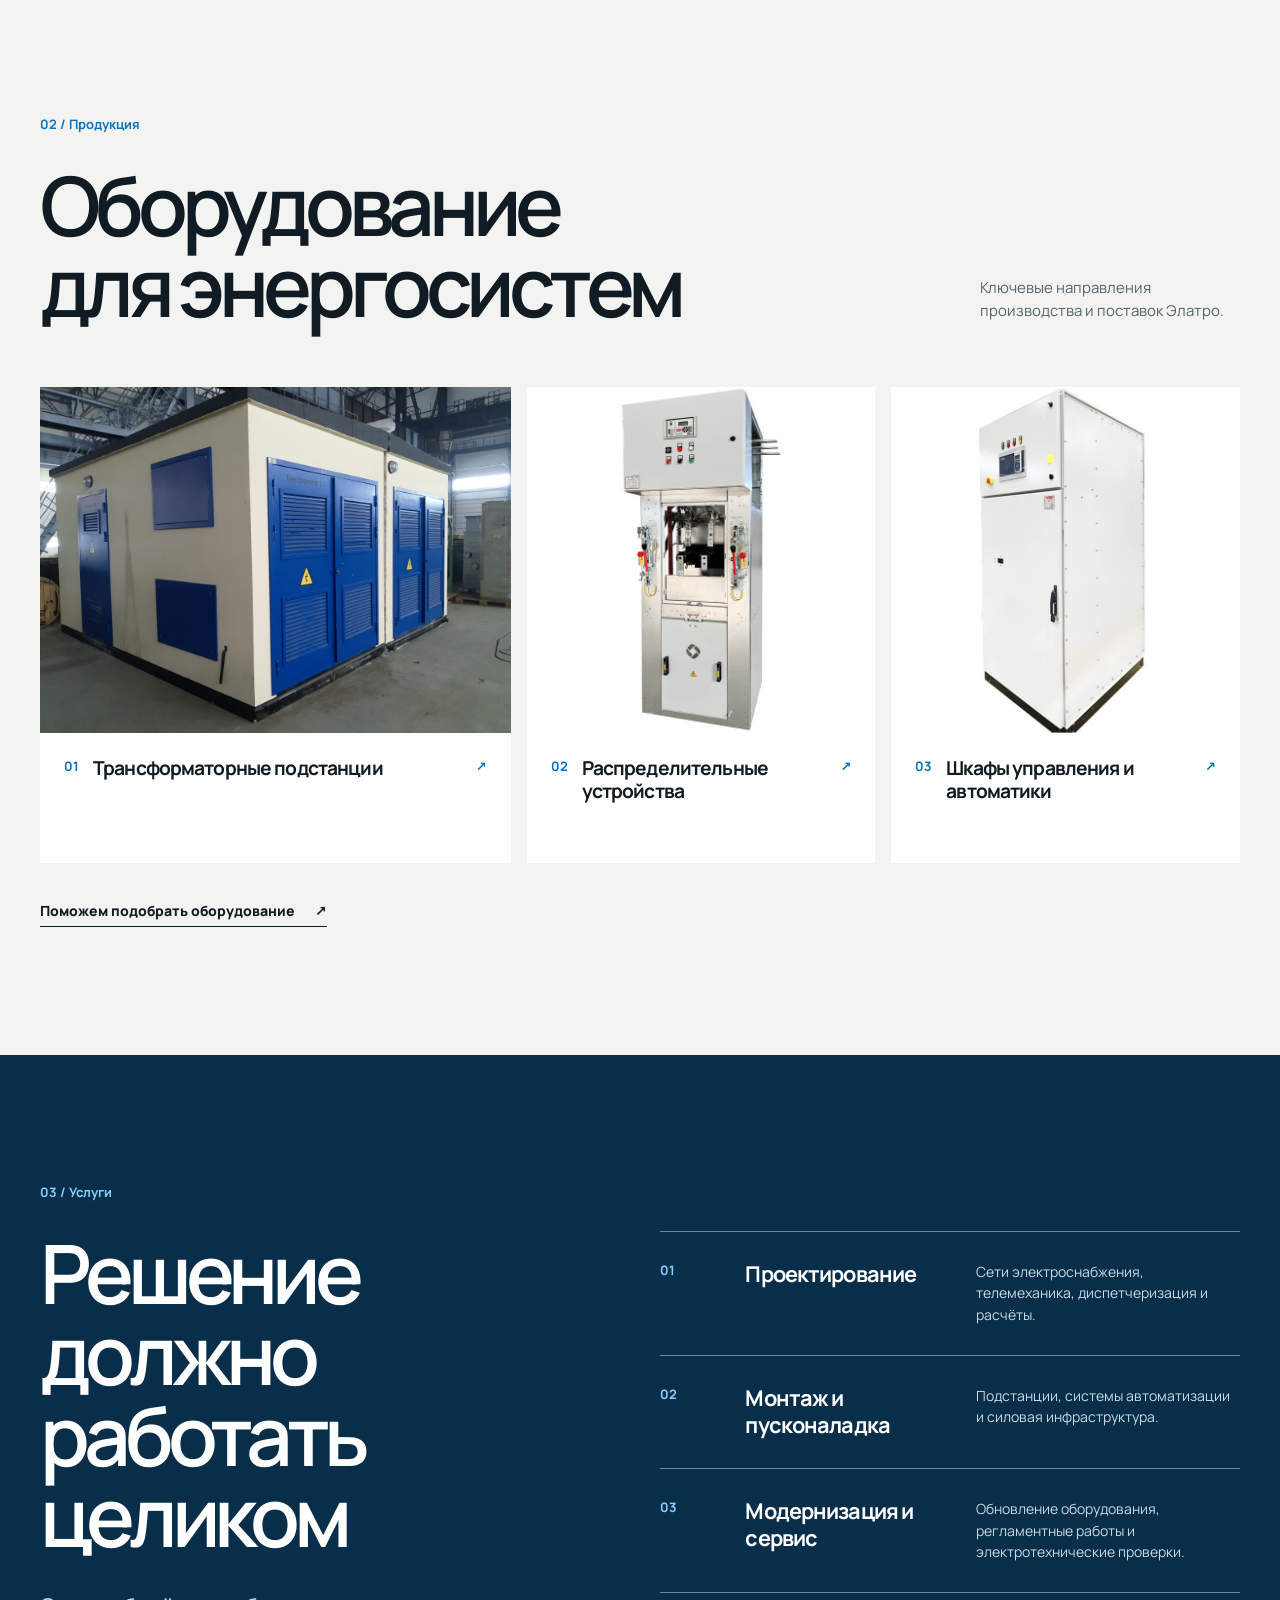
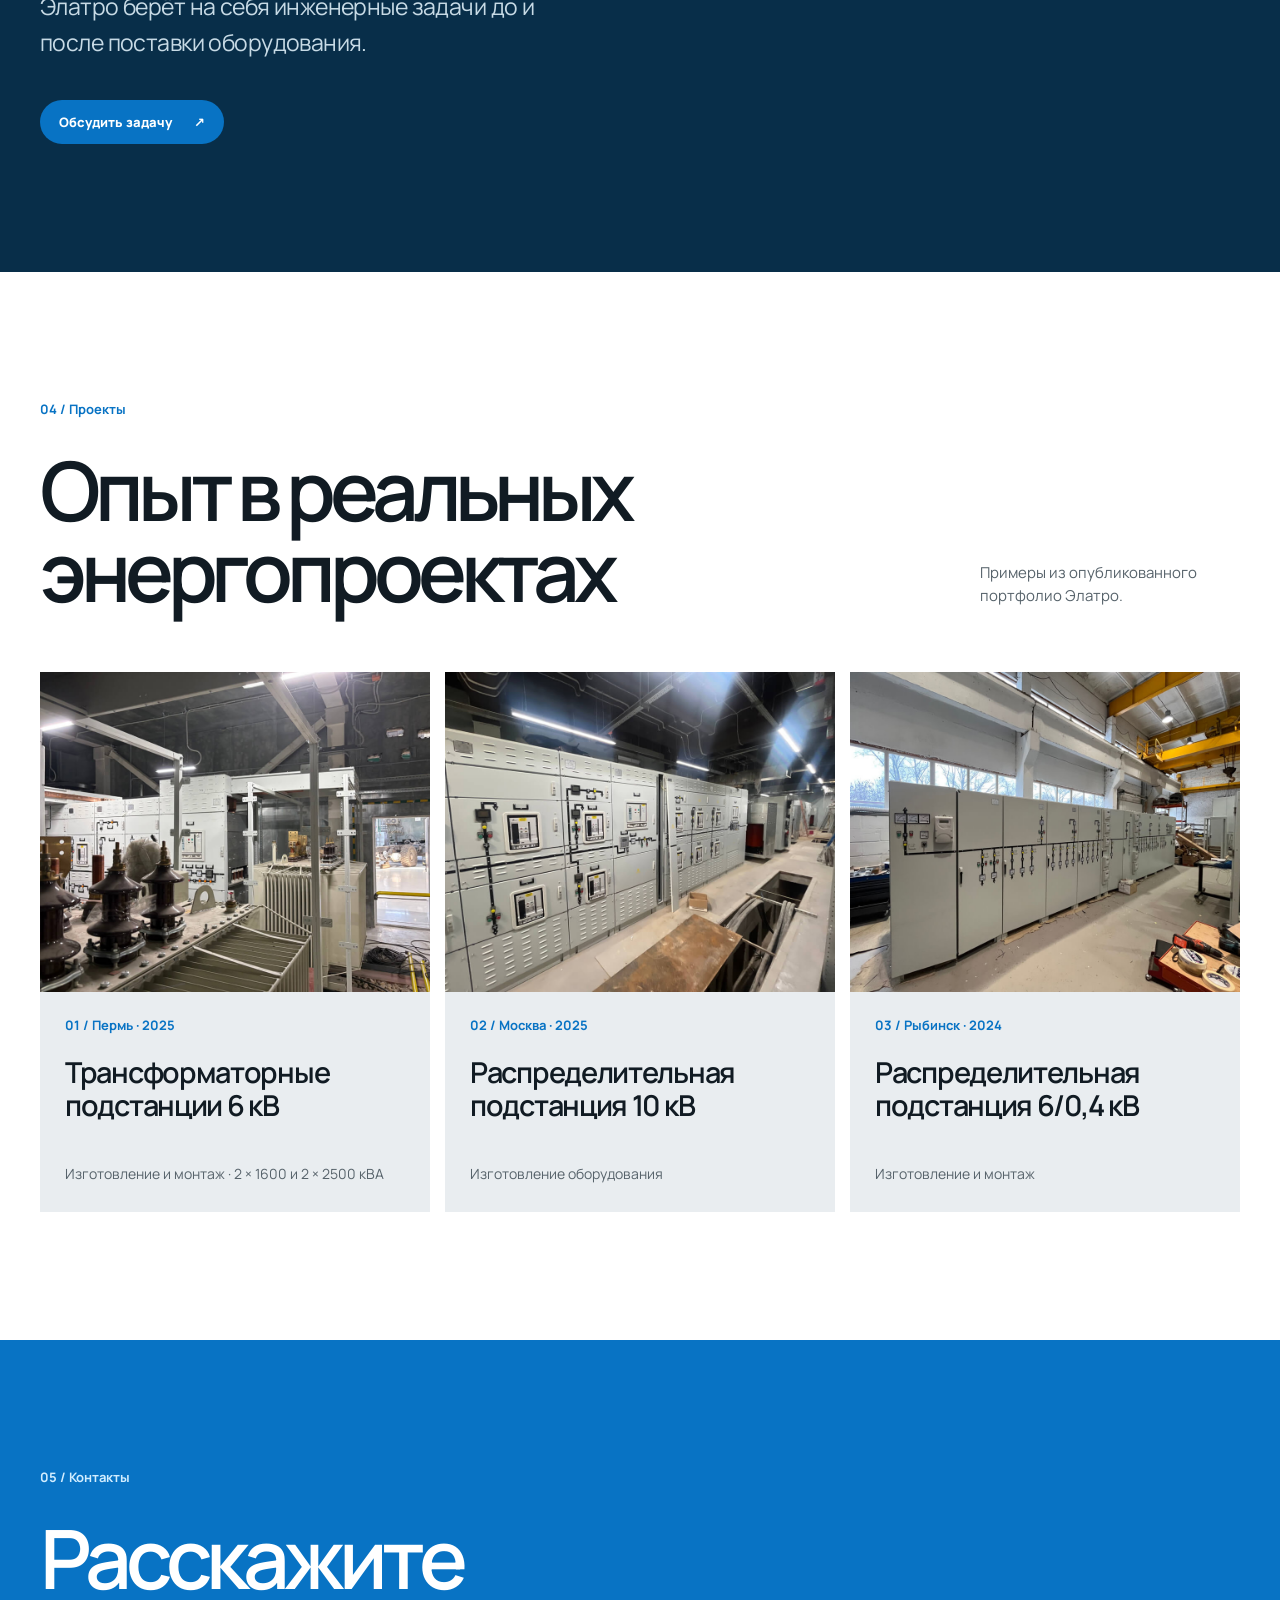
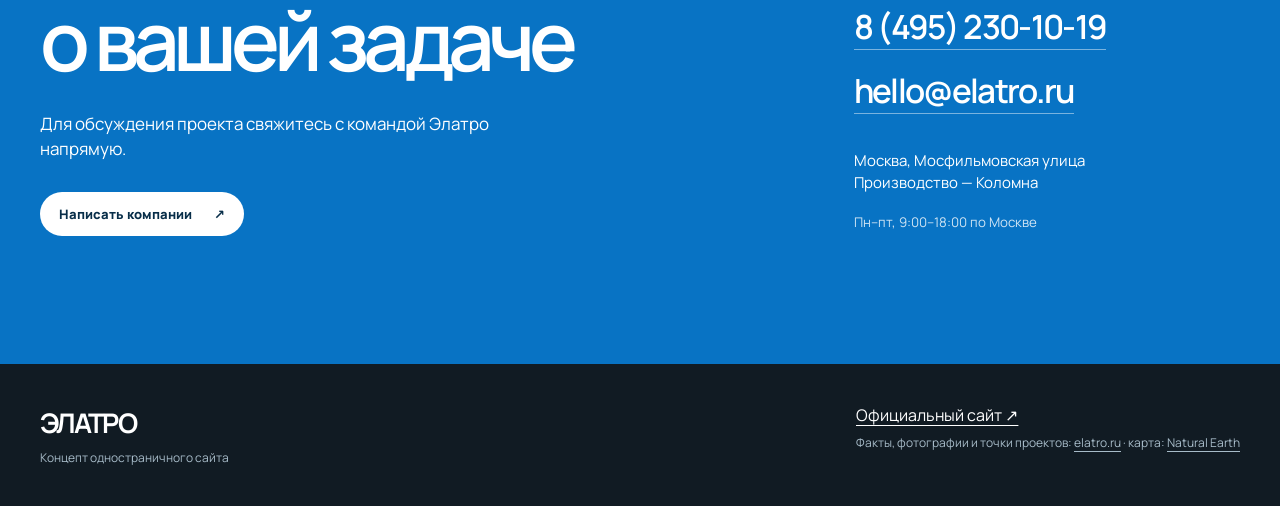
==== commit b1427b2c: "Add image-aware Elatro preloader and optimize hero assets" ====
--- a/elatro/index.html
+++ b/elatro/index.html
@@ -9,9 +9,18 @@
     <link rel="preconnect" href="https://fonts.googleapis.com" />
     <link rel="preconnect" href="https://fonts.gstatic.com" crossorigin />
     <link href="https://fonts.googleapis.com/css2?family=Manrope:wght@400;500;600;700;800&display=swap" rel="stylesheet" />
-    <link rel="stylesheet" crossorigin href="./assets/index-BvtXGeWB.css">
+    <link rel="stylesheet" crossorigin href="./assets/index-BwzTyI38.css">
   </head>
   <body>
+    <div class="site-preloader" id="site-preloader" role="status" aria-live="polite" aria-label="Загрузка сайта">
+      <div class="site-preloader-inner">
+        <span class="site-preloader-label">ЭЛАТРО / ЭНЕРГИЯ В ДВИЖЕНИИ</span>
+        <span class="site-preloader-count" id="site-preloader-count">0<span>%</span></span>
+        <div class="site-preloader-track" aria-hidden="true"><span id="site-preloader-bar"></span></div>
+        <span class="site-preloader-caption">Заряжаем сайт</span>
+      </div>
+    </div>
+    <noscript><style>.site-preloader{display:none!important}</style></noscript>
     <header class="site-header">
       <div class="shell header-inner">
         <a class="brand" href="#top" aria-label="Elatro Group — к началу страницы"><img src="./images/logo-source.png" width="260" height="61" alt="Elatro Group" /></a>
@@ -26,7 +35,7 @@
           <h1 id="hero-title"><span>Энергия</span><span>под контролем</span></h1>
           <div class="hero-gallery" aria-hidden="true">
             <div class="hero-map">
-              <img src="./images/eurasia-map.svg" alt="Схематичная карта Евразии" loading="lazy" />
+              <img src="./images/eurasia-map.svg" alt="Схематичная карта Евразии" fetchpriority="high" />
               <svg class="geography-network" viewBox="0 0 1200 720" aria-hidden="true" focusable="false">
                 <g class="geography-routes"><path class="geography-route" d="M237.5 562.8 Q261.4 616.8 285.3 690.9"/><path class="geography-route" d="M237.5 562.8 Q253.6 614.0 269.8 685.2"/><path class="geography-route" d="M237.5 562.8 Q270.4 602.5 303.3 662.3"/><path class="geography-route" d="M237.5 562.8 Q407.4 567.8 577.3 592.9"/><path class="geography-route" d="M237.5 562.8 Q241.2 556.6 244.8 570.4"/><path class="geography-route" d="M237.5 562.8 Q305.5 548.6 373.4 554.5"/><path class="geography-route" d="M237.5 562.8 Q305.5 548.6 373.4 554.5"/><path class="geography-route" d="M237.5 562.8 Q270.4 602.5 303.3 662.3"/><path class="geography-route" d="M237.5 562.8 Q305.5 548.6 373.4 554.5"/><path class="geography-route" d="M237.5 562.8 Q310.9 580.1 384.4 617.5"/><path class="geography-route" d="M237.5 562.8 Q351.1 461.3 464.8 379.7"/><path class="geography-route" d="M237.5 562.8 Q236.1 607.8 234.7 672.8"/><path class="geography-route" d="M237.5 562.8 Q259.8 618.0 282.2 693.2"/><path class="geography-route" d="M237.5 562.8 Q259.8 618.0 282.2 693.2"/><path class="geography-route" d="M237.5 562.8 Q310.9 580.1 384.4 617.5"/><path class="geography-route" d="M237.5 562.8 Q346.1 434.4 454.7 326.0"/><path class="geography-route" d="M237.5 562.8 Q261.4 561.8 285.4 580.8"/><path class="geography-route" d="M237.5 562.8 Q234.3 581.3 231.1 619.8"/><path class="geography-route" d="M237.5 562.8 Q242.4 551.8 247.4 560.8"/><path class="geography-route" d="M237.5 562.8 Q244.2 598.3 250.9 653.8"/><path class="geography-route" d="M237.5 562.8 Q296.3 539.1 355.1 535.4"/><path class="geography-route" d="M237.5 562.8 Q397.3 453.1 557.1 363.5"/><path class="geography-route" d="M237.5 562.8 Q528.4 512.4 819.4 482.0"/><path class="geography-route" d="M237.5 562.8 Q282.4 553.4 327.3 564.1"/><path class="geography-route" d="M237.5 562.8 Q237.5 561.7 237.6 580.7"/><path class="geography-route" d="M237.5 562.8 Q305.0 566.2 372.5 589.5"/><path class="geography-route" d="M237.5 562.8 Q224.2 469.1 211.0 395.5"/><path class="geography-route" d="M237.5 562.8 Q243.8 570.5 250.1 598.3"/><path class="geography-route" d="M237.5 562.8 Q257.6 612.3 277.8 681.8"/><path class="geography-route" d="M237.5 562.8 Q254.0 608.3 270.6 673.9"/><path class="geography-route" d="M237.5 562.8 Q241.4 538.8 245.4 534.9"/><path class="geography-route" d="M237.5 562.8 Q258.2 609.9 278.9 677.1"/><path class="geography-route" d="M237.5 562.8 Q233.2 559.9 229.0 577.1"/><path class="geography-route" d="M237.5 562.8 Q214.5 526.7 191.5 510.6"/><path class="geography-route" d="M237.5 562.8 Q255.0 612.6 272.5 682.4"/><path class="geography-route" d="M237.5 562.8 Q337.5 625.7 437.6 708.6"/><path class="geography-route" d="M237.5 562.8 Q321.0 469.8 404.5 396.8"/><path class="geography-route" d="M237.5 562.8 Q220.0 558.4 202.4 574.1"/><path class="geography-route" d="M237.5 562.8 Q234.3 581.3 231.1 619.8"/><path class="geography-route" d="M237.5 562.8 Q239.0 557.8 240.5 572.8"/><path class="geography-route" d="M237.5 562.8 Q276.9 567.3 316.4 591.9"/><path class="geography-route" d="M237.5 562.8 Q448.0 572.3 658.6 601.8"/><path class="geography-route" d="M237.5 562.8 Q276.9 567.3 316.4 591.9"/><path class="geography-route" d="M237.5 562.8 Q276.9 567.3 316.4 591.9"/><path class="geography-route" d="M237.5 562.8 Q243.8 570.5 250.1 598.3"/><path class="geography-route" d="M237.5 562.8 Q407.4 567.8 577.3 592.9"/></g><g class="geography-points"><g class="geography-point"><title>Московская обл., г. Икша · 2017</title><circle class="geography-dot" cx="236.8" cy="557.7" r="4.5"/></g><g class="geography-point"><title>Московская обл., г. Балашиха · 2017</title><circle class="geography-dot" cx="239.6" cy="562.2" r="4.5"/></g><g class="geography-point"><title>Чеченская Республика, Серноводский р-н · 2016</title><circle class="geography-dot" cx="285.3" cy="690.9" r="4.5"/></g><g class="geography-point"><title>Ставропольский край, г. Кисловодск · 2016</title><circle class="geography-dot" cx="269.8" cy="685.2" r="4.5"/></g><g class="geography-point"><title>Московская обл., г. Реутов · 2016</title><circle class="geography-dot" cx="239.1" cy="562.6" r="4.5"/></g><g class="geography-point"><title>Астраханская обл., г. Астрахань · 2016</title><circle class="geography-dot" cx="303.3" cy="662.3" r="4.5"/></g><g class="geography-point"><title>Москва · 2016</title><circle class="geography-dot" cx="237.6" cy="562.7" r="4.5"/></g><g class="geography-point"><title>Республика Хакассия, г. Саяногорск · 2016</title><circle class="geography-dot" cx="577.3" cy="592.9" r="4.5"/></g><g class="geography-point"><title>Московская обл., г. Коломна · 2016</title><circle class="geography-dot" cx="244.8" cy="570.4" r="4.5"/></g><g class="geography-point"><title>Московская обл., г. Реутов · 2016</title><circle class="geography-dot" cx="239.1" cy="562.6" r="4.5"/></g><g class="geography-point"><title>Свердловская обл., г. Михайловск · 2016</title><circle class="geography-dot" cx="373.4" cy="554.5" r="4.5"/></g><g class="geography-point"><title>Свердловская обл., г. Михайловск · 2016</title><circle class="geography-dot" cx="373.4" cy="554.5" r="4.5"/></g><g class="geography-point"><title>Астраханская обл., г. Астрахань · 2016</title><circle class="geography-dot" cx="303.3" cy="662.3" r="4.5"/></g><g class="geography-point"><title>Свердловская обл., г. Михайловск · 2015</title><circle class="geography-dot" cx="373.4" cy="554.5" r="4.5"/></g><g class="geography-point"><title>Московская обл., г. Железнодорожный · 2015</title><circle class="geography-dot" cx="240.1" cy="562.8" r="4.5"/></g><g class="geography-point"><title>Оренбургская обл., Светлинский р-н, п. Светлый · 2015</title><circle class="geography-dot" cx="384.4" cy="617.5" r="4.5"/></g><g class="geography-point"><title>Калужская обл., г. Балабаново · 2015</title><circle class="geography-dot" cx="231.5" cy="569.4" r="4.5"/></g><g class="geography-point"><title>сельское поселение Мыс-Каменское, Мыс Каменный · 2015</title><circle class="geography-dot" cx="464.8" cy="379.7" r="4.5"/></g><g class="geography-point"><title>Московская обл., г. Икша · 2015</title><circle class="geography-dot" cx="236.8" cy="557.7" r="4.5"/></g><g class="geography-point"><title>Краснодарский край, Темрюкский р-н · 2014</title><circle class="geography-dot" cx="234.7" cy="672.8" r="4.5"/></g><g class="geography-point"><title>Республика Северная Осетия-Алания, г. Владикавказ · 2014</title><circle class="geography-dot" cx="282.2" cy="693.2" r="4.5"/></g><g class="geography-point"><title>Республика Северная Осетия-Алания, г. Владикавказ · 2014</title><circle class="geography-dot" cx="282.2" cy="693.2" r="4.5"/></g><g class="geography-point"><title>Оренбургская обл., Светлинский р-н, п. Светлый · 2014</title><circle class="geography-dot" cx="384.4" cy="617.5" r="4.5"/></g><g class="geography-point"><title>Московская обл., г. Икша · 2014</title><circle class="geography-dot" cx="236.8" cy="557.7" r="4.5"/></g><g class="geography-point"><title>Москва · 2014</title><circle class="geography-dot" cx="237.6" cy="562.7" r="4.5"/></g><g class="geography-point"><title>г. Южно-Тамбейск · 2014</title><circle class="geography-dot" cx="454.7" cy="326.0" r="4.5"/></g><g class="geography-point"><title>Республика Мордовия, г. Саранск · 2014</title><circle class="geography-dot" cx="285.4" cy="580.8" r="4.5"/></g><g class="geography-point"><title>Белгородская обл., г. Белгород · 2014</title><circle class="geography-dot" cx="231.1" cy="619.8" r="4.5"/></g><g class="geography-point"><title>Владимирская обл., г. Покров · 2014</title><circle class="geography-dot" cx="247.4" cy="560.8" r="4.5"/></g><g class="geography-point"><title>Московская обл., г. Икша · 2014</title><circle class="geography-dot" cx="236.8" cy="557.7" r="4.5"/></g><g class="geography-point"><title>Ростовская обл., г. Ростов-на-Дону · 2017</title><circle class="geography-dot" cx="250.9" cy="653.8" r="4.5"/></g><g class="geography-point"><title>Москва · 2023</title><circle class="geography-dot" cx="237.6" cy="562.7" r="4.5"/></g><g class="geography-point"><title>Москва · 2025</title><circle class="geography-dot" cx="237.6" cy="562.7" r="4.5"/></g><g class="geography-point"><title>Москва · 2017</title><circle class="geography-dot" cx="237.6" cy="562.7" r="4.5"/></g><g class="geography-point"><title>Пермь · 2025</title><circle class="geography-dot" cx="355.1" cy="535.4" r="4.5"/></g><g class="geography-point"><title>Красноярский край, г. Норильск · 2022</title><circle class="geography-dot" cx="557.1" cy="363.5" r="4.5"/></g><g class="geography-point"><title>Республика Саха (Якутия) · 2022</title><circle class="geography-dot" cx="819.4" cy="482.0" r="4.5"/></g><g class="geography-point"><title>Республика Татарстан, г. Нижнекамск · 2022</title><circle class="geography-dot" cx="327.3" cy="564.1" r="4.5"/></g><g class="geography-point"><title>Тула · 2023</title><circle class="geography-dot" cx="237.6" cy="580.7" r="4.5"/></g><g class="geography-point"><title>Челябинская обл., г. Магнитогорск · 2022</title><circle class="geography-dot" cx="372.5" cy="589.5" r="4.5"/></g><g class="geography-point"><title>Мурманская обл., г. Апатиты · 2023</title><circle class="geography-dot" cx="211.0" cy="395.5" r="4.5"/></g><g class="geography-point"><title>Липецк · 2023</title><circle class="geography-dot" cx="250.1" cy="598.3" r="4.5"/></g><g class="geography-point"><title>Ставропольский край, с. Горькая Балка · 2023</title><circle class="geography-dot" cx="277.8" cy="681.8" r="4.5"/></g><g class="geography-point"><title>Ставропольский край, с. Просянка · 2023</title><circle class="geography-dot" cx="270.6" cy="673.9" r="4.5"/></g><g class="geography-point"><title>Ярославская обл., г. Рыбинск · 2024</title><circle class="geography-dot" cx="245.4" cy="534.9" r="4.5"/></g><g class="geography-point"><title>Московская обл., г. Электрогорск · 2024</title><circle class="geography-dot" cx="244.9" cy="561.2" r="4.5"/></g><g class="geography-point"><title>Ставропольский край, г. Будённовск · 2020</title><circle class="geography-dot" cx="278.9" cy="677.1" r="4.5"/></g><g class="geography-point"><title>Калуга · 2018</title><circle class="geography-dot" cx="229.0" cy="577.1" r="4.5"/></g><g class="geography-point"><title>Санкт-Петербург · 2020</title><circle class="geography-dot" cx="191.5" cy="510.6" r="4.5"/></g><g class="geography-point"><title>Ставропольский край, г. Минеральные Воды · 2021</title><circle class="geography-dot" cx="272.5" cy="682.4" r="4.5"/></g><g class="geography-point"><title>Узбекистан · 2021</title><circle class="geography-dot" cx="437.6" cy="708.6" r="4.5"/></g><g class="geography-point"><title>Республика Коми, Воркута · 2019</title><circle class="geography-dot" cx="404.5" cy="396.8" r="4.5"/></g><g class="geography-point"><title>Смоленск · 2020</title><circle class="geography-dot" cx="202.4" cy="574.1" r="4.5"/></g><g class="geography-point"><title>Белгород · 2021</title><circle class="geography-dot" cx="231.1" cy="619.8" r="4.5"/></g><g class="geography-point"><title>Московская обл., г. Ступино · 2021</title><circle class="geography-dot" cx="240.5" cy="572.8" r="4.5"/></g><g class="geography-point"><title>Самара · 2019</title><circle class="geography-dot" cx="316.4" cy="591.9" r="4.5"/></g><g class="geography-point"><title>Иркутск · 2019</title><circle class="geography-dot" cx="658.6" cy="601.8" r="4.5"/></g><g class="geography-point"><title>Самара · 2020</title><circle class="geography-dot" cx="316.4" cy="591.9" r="4.5"/></g><g class="geography-point"><title>Самара · 2019</title><circle class="geography-dot" cx="316.4" cy="591.9" r="4.5"/></g><g class="geography-point"><title>Липецк · 2022</title><circle class="geography-dot" cx="250.1" cy="598.3" r="4.5"/></g><g class="geography-point"><title>Республика Хакассия, г. Саяногорск · 2016</title><circle class="geography-dot" cx="577.3" cy="592.9" r="4.5"/></g></g><circle class="geography-hub" cx="237.5" cy="562.8" r="7" />
               </svg>
@@ -34,10 +43,10 @@
 
             <svg class="energy-network energy-network-desktop" viewBox="0 0 1360 900" preserveAspectRatio="none" focusable="false"><path class="energy-glow" d="M165 545 C270 540 340 420 490 435 C620 350 705 510 815 520 S1050 575 1180 630"/><path class="energy-line" d="M165 545 C270 540 340 420 490 435 C620 350 705 510 815 520 S1050 575 1180 630"/><path class="energy-flow" d="M165 545 C270 540 340 420 490 435 C620 350 705 510 815 520 S1050 575 1180 630"/><circle class="energy-node" cx="165" cy="545" r="5"/><circle class="energy-node" cx="490" cy="435" r="5"/><circle class="energy-node" cx="815" cy="520" r="5"/><circle class="energy-node" cx="1180" cy="630" r="5"/><circle class="energy-particle" r="6"><animateMotion dur="3.2s" repeatCount="indefinite" path="M165 545 C270 540 340 420 490 435 C620 350 705 510 815 520 S1050 575 1180 630"/></circle><circle class="energy-particle" r="4"><animateMotion dur="3.2s" begin="-1.6s" repeatCount="indefinite" path="M165 545 C270 540 340 420 490 435 C620 350 705 510 815 520 S1050 575 1180 630"/></circle></svg>
             <svg class="energy-network energy-network-mobile" viewBox="0 0 354 844" preserveAspectRatio="none" focusable="false"><path class="energy-glow" d="M65 590 C55 505 70 430 105 392 C155 350 220 390 275 430 S245 570 187 635"/><path class="energy-line" d="M65 590 C55 505 70 430 105 392 C155 350 220 390 275 430 S245 570 187 635"/><path class="energy-flow" d="M65 590 C55 505 70 430 105 392 C155 350 220 390 275 430 S245 570 187 635"/><circle class="energy-node" cx="65" cy="590" r="4"/><circle class="energy-node" cx="105" cy="392" r="4"/><circle class="energy-node" cx="275" cy="430" r="4"/><circle class="energy-node" cx="187" cy="635" r="4"/><circle class="energy-particle" r="5"><animateMotion dur="3.2s" repeatCount="indefinite" path="M65 590 C55 505 70 430 105 392 C155 350 220 390 275 430 S245 570 187 635"/></circle></svg>
-            <div class="float-card cutout card-f"><img src="./images/elmod210-cutout.png" alt="" /></div>
-            <div class="float-card cutout card-a"><img src="./images/switchgear-cutout.png" alt="" fetchpriority="high" /></div>
-            <div class="float-card cutout card-b"><img src="./images/open-cabinet-cutout.png" alt="" /></div>
-            <div class="float-card cutout card-e"><img src="./images/elmod300-cutout.png" alt="" /></div>
+            <div class="float-card cutout card-f"><img src="./images/elmod210-cutout.webp" alt="" /></div>
+            <div class="float-card cutout card-a"><img src="./images/switchgear-cutout.webp" alt="" fetchpriority="high" /></div>
+            <div class="float-card cutout card-b"><img src="./images/open-cabinet-cutout.webp" alt="" /></div>
+            <div class="float-card cutout card-e"><img src="./images/elmod300-cutout.webp" alt="" /></div>
           </div>
           <div class="hero-bottom"><p>Оборудование и системы управления для энергосетей. От проекта до пусконаладки.</p><div><span>Собственное производство в Коломне</span><a class="button button-dark" href="mailto:hello@elatro.ru?subject=Обсуждение%20проекта">Обсудить проект <span aria-hidden="true">↗</span></a></div></div>
         </div>
@@ -78,5 +87,46 @@
       <section class="contact section" id="contact" aria-labelledby="contact-title"><div class="shell contact-grid"><div><div class="section-index">05 / Контакты</div><h2 id="contact-title">Расскажите<br />о вашей задаче</h2><p>Для обсуждения проекта свяжитесь с командой Элатро напрямую.</p><a class="button button-light" href="mailto:hello@elatro.ru?subject=Обсуждение%20проекта">Написать компании <span aria-hidden="true">↗</span></a></div><div class="contact-details"><a href="tel:+74952301019">8 (495) 230-10-19</a><a href="mailto:hello@elatro.ru">hello@elatro.ru</a><p>Москва, Мосфильмовская улица<br />Производство — Коломна</p><small>Пн–пт, 9:00–18:00 по Москве</small></div></div></section>
     </main>
     <footer><div class="shell footer-inner"><div><strong>ЭЛАТРО</strong><span>Концепт одностраничного сайта</span></div><div><a href="https://elatro.ru/" target="_blank" rel="noopener noreferrer">Официальный сайт ↗</a><span>Факты, фотографии и точки проектов: <a href="https://elatro.ru/" target="_blank" rel="noopener noreferrer">elatro.ru</a> · карта: <a href="https://www.naturalearthdata.com/" target="_blank" rel="noopener noreferrer">Natural Earth</a></span></div></div></footer>
+    <script>
+      (() => {
+        const overlay = document.getElementById('site-preloader');
+        const count = document.getElementById('site-preloader-count');
+        const bar = document.getElementById('site-preloader-bar');
+        const images = [...document.querySelectorAll('.site-header .brand img, .hero-gallery img')];
+        let settled = 0;
+        let displayed = 0;
+        let target = 0;
+        let finished = false;
+        const startedAt = performance.now();
+        const reducedMotion = matchMedia('(prefers-reduced-motion: reduce)').matches;
+
+        function draw() {
+          displayed += (target - displayed) * (reducedMotion ? 1 : 0.18);
+          if (Math.abs(target - displayed) < 0.35) displayed = target;
+          const value = Math.round(displayed);
+          count.innerHTML = `${value}<span>%</span>`;
+          bar.style.width = `${value}%`;
+          if (finished && value >= 100) {
+            const remaining = Math.max(0, 650 - (performance.now() - startedAt));
+            setTimeout(() => {
+              overlay.classList.add('is-done');
+              setTimeout(() => overlay.remove(), reducedMotion ? 0 : 450);
+            }, remaining + 180);
+          } else {
+            requestAnimationFrame(draw);
+          }
+        }
+
+        requestAnimationFrame(draw);
+        images.forEach((image) => {
+          const ready = image.complete ? Promise.resolve() : image.decode().catch(() => {});
+          Promise.race([ready, new Promise((resolve) => setTimeout(resolve, 10000))]).then(() => {
+            settled += 1;
+            target = Math.round((settled / images.length) * 100);
+            if (settled === images.length) finished = true;
+          });
+        });
+      })();
+    </script>
   </body>
 </html>
--- a/elatro/assets/index-BwzTyI38.css
+++ b/elatro/assets/index-BwzTyI38.css
@@ -0,0 +1 @@
+:root{--paper: #f3f4f2;--paper-2: #e9edf0;--white: #ffffff;--ink: #111b23;--muted: #57636b;--line: #cfd8dd;--blue: #0873c4;--blue-dark: #082e49;--blue-soft: #e1eff8;--font: "Manrope", system-ui, sans-serif;--shell: 1460px;--shadow-nav: rgb(0 0 0 / .035);--shadow-card: rgb(5 31 48 / .14);--blue-light: #88cfff;--text-blue-light: #c7dae5;--line-blue: #69889c;--text-contact: #d1edff;--line-contact: #ffffff75;--text-footer: #a7bbc8}*{box-sizing:border-box}html,body{margin:0;overflow-x:clip}html{scroll-behavior:smooth}body{font-family:var(--font);color:var(--ink);background:var(--paper)}img{display:block;max-width:100%}a{color:inherit;text-decoration:none}button,a{-webkit-tap-highlight-color:transparent}a:focus-visible{outline:3px solid var(--blue);outline-offset:4px}.shell{width:min(calc(100% - 80px),var(--shell));margin-inline:auto}.site-header{position:absolute;z-index:20;left:0;right:0;top:0;padding-top:24px}.header-inner{min-height:64px;padding:8px 9px 8px 22px;display:flex;align-items:center;justify-content:space-between;gap:22px;background:var(--white);border:1px solid var(--line);border-radius:999px;box-shadow:0 9px 35px var(--shadow-nav)}.brand{display:inline-flex;align-items:center;flex:0 0 auto}.brand img{width:160px;height:auto}.site-header nav{display:flex;align-items:center;gap:clamp(15px,2.4vw,39px);font-size:13px;font-weight:700}.site-header nav a{transition:color .2s ease}.site-header nav a:hover{color:var(--blue)}.header-contact,.button{display:inline-flex;align-items:center;justify-content:space-between;gap:22px;font-size:13px;font-weight:800;border-radius:999px;min-height:44px;padding:0 19px;transition:transform .22s ease,background-color .22s ease,color .22s ease;white-space:nowrap}.header-contact{background:var(--ink);color:var(--white)}.header-contact:hover,.button:hover{transform:translateY(-2px)}.header-contact:active,.button:active{transform:translateY(0)}.button-dark{background:var(--ink);color:var(--white)}.button-dark:hover{background:var(--blue-dark)}.button-light{background:var(--white);color:var(--blue-dark)}.button-light:hover{background:var(--blue-soft)}.button-blue{background:var(--blue);color:var(--white)}.button-blue:hover{background:var(--blue-dark)}.hero{position:relative;min-height:790px;height:100svh;max-height:990px;overflow:clip;background:var(--paper)}.hero-content{position:relative;height:100%;padding-top:138px;padding-bottom:48px}.hero h1{position:relative;z-index:3;display:flex;justify-content:space-between;gap:8%;margin:0;font-size:clamp(68px,8.3vw,142px);line-height:.91;letter-spacing:-.085em;font-weight:600;overflow-wrap:break-word;min-width:0}.hero h1 span{max-width:46%;animation:title-in .9s cubic-bezier(.2,.8,.2,1) both}.hero h1 span:last-child{text-align:right;animation-delay:.14s}.hero-gallery{position:absolute;top:0;right:0;bottom:0;left:0;pointer-events:none}.hero-map{position:absolute;z-index:0;left:0;top:7%;width:100%;aspect-ratio:5 / 3}.hero-map>img,.hero-map>svg{position:absolute;top:0;right:0;bottom:0;left:0;width:100%;height:100%}.hero-map>img{opacity:.58}.hero-map>svg{opacity:.85}.energy-network{position:absolute;top:0;right:0;bottom:0;left:0;width:100%;height:100%;overflow:visible;z-index:0}.energy-network-mobile{display:none}.energy-network path{fill:none;stroke-linecap:round;stroke-linejoin:round}.energy-glow{stroke:#55b9ff;stroke-width:14;opacity:.2;filter:blur(8px)}.energy-line{stroke:#3197e5;stroke-width:2;opacity:.52}.energy-flow{stroke:#effbff;stroke-width:4;stroke-dasharray:4 30;filter:drop-shadow(0 0 7px #1686db);animation:current-flow 2.2s linear infinite}.energy-node{fill:#c9f3ff;stroke:#1686db;stroke-width:3;filter:drop-shadow(0 0 8px #1686db);animation:node-glow 2.2s ease-in-out infinite alternate}.energy-particle{fill:#f6fdff;stroke:#1686db;stroke-width:2;filter:drop-shadow(0 0 9px #1686db)}@keyframes current-flow{to{stroke-dashoffset:-68}}@keyframes node-glow{to{opacity:.45}}.float-card{position:absolute;overflow:hidden;background:var(--white);box-shadow:0 18px 45px var(--shadow-card);border:5px solid var(--white);animation:card-enter .8s cubic-bezier(.2,.8,.2,1) both,hover-card 6s ease-in-out infinite}.float-card img{width:100%;height:100%;object-fit:cover}.float-card.cutout{z-index:2;overflow:visible;background:transparent;border:0;box-shadow:none}.float-card.cutout img{filter:drop-shadow(0 20px 16px rgb(8 46 73 / .18))}.float-card.cutout.card-e img{object-fit:contain}.card-a{top:32%;left:22%;width:20%;height:39%;transform:rotate(-8deg);animation-delay:.24s,1.04s}.card-f{top:50%;left:4%;width:15%;height:26%;transform:rotate(-5deg);animation-delay:.18s,.98s}.card-b{top:42%;right:29%;width:18%;height:37%;transform:rotate(7deg);animation-delay:.35s,1.15s}.card-c{top:57%;left:5%;width:17%;height:18%;transform:rotate(-6deg);animation-delay:.44s,1.24s}.card-c img,.card-d img{object-fit:cover}.card-d{top:58%;left:45%;width:20%;height:21%;transform:rotate(6deg);animation-delay:.53s,1.33s}.card-e{top:57%;right:5%;width:17%;height:24%;transform:rotate(-7deg);animation-delay:.62s,1.42s}.hero-bottom{position:absolute;z-index:4;left:0;right:0;bottom:47px;display:flex;justify-content:space-between;align-items:end;gap:28px}.hero-bottom p{max-width:325px;margin:0;font-size:16px;font-weight:600;line-height:1.45}.hero-bottom>div{display:flex;align-items:center;gap:28px}.hero-bottom>div>span{max-width:135px;font-size:12px;line-height:1.35;color:var(--muted)}@keyframes title-in{0%{opacity:0;transform:translateY(20px)}to{opacity:1;transform:translateY(0)}}@keyframes card-enter{0%{opacity:0;translate:0 36px}to{opacity:1;translate:0 0}}@keyframes hover-card{0%,to{translate:0 0}50%{translate:0 -10px}}.section{padding:clamp(90px,10vw,160px) 0}.geography{background:var(--paper-2);padding-bottom:72px}.geography-heading{display:flex;justify-content:space-between;align-items:end;gap:40px;margin-bottom:52px}.geography-heading h2{font-size:clamp(48px,6.4vw,100px)}.geography-heading p{max-width:320px;margin:0 0 7px;color:var(--muted);font-size:16px;line-height:1.5}.geography-stage{position:relative;overflow:hidden;background:#e5eef2;border:1px solid var(--line)}.geography-map{position:relative;width:100%;aspect-ratio:12 / 5}.geography-map>img,.geography-network{position:absolute;top:0;right:0;bottom:0;left:0;display:block;width:100%;height:100%}.geography-network{overflow:visible}.geography-route{fill:none;stroke:var(--blue);stroke-width:1.4;stroke-dasharray:2 9;opacity:.45}.geography-output{fill:none;stroke:var(--blue);stroke-width:3;stroke-dasharray:4 9;opacity:.7;animation:map-current 2.5s linear infinite}.geography-ring{fill:none;stroke:var(--blue);stroke-width:2;opacity:.4;transform-box:fill-box;transform-origin:center;animation:map-ring 3.2s ease-out infinite;animation-delay:calc(var(--i) * .16s)}.geography-dot,.geography-hub{fill:var(--blue);stroke:var(--white);stroke-width:2.5;filter:drop-shadow(0 1px 3px rgb(8 46 73 / .2))}.geography-count{fill:var(--white);font:800 11px var(--font);paint-order:stroke;pointer-events:none}.geography-hub{fill:var(--blue);stroke:var(--white);stroke-width:3}.geography-hub-label{fill:var(--blue-dark);font:800 18px var(--font);letter-spacing:.06em}.geography-device-row{position:relative;display:flex;justify-content:space-evenly;align-items:end;height:clamp(200px,29vw,360px);margin-top:-30px;isolation:isolate}.geography-device-row:before{content:"";position:absolute;z-index:-1;left:52%;top:-36px;height:120px;border-left:3px dotted var(--blue);opacity:.7}.geography-device-row img{position:relative;z-index:2;width:27%;height:100%;object-fit:contain;object-position:center bottom;filter:drop-shadow(0 20px 18px rgb(8 46 73 / .18));animation:device-float 5s ease-in-out infinite}.geography-device-row img:nth-of-type(2){animation-delay:-1.6s}.geography-device-row img:nth-of-type(3){animation-delay:-3.2s}.geography-current{position:absolute;z-index:1;left:7%;right:7%;top:52%;height:3px;background:var(--blue);box-shadow:0 0 16px 4px #1686db88;opacity:.65}.geography-current:after{content:"";position:absolute;top:-5px;left:0;width:13px;height:13px;border-radius:50%;background:var(--white);border:2px solid var(--blue);box-shadow:0 0 18px 5px #1686db99;animation:conduit-flow 3.4s linear infinite}.geography-note{margin:0;padding:18px 24px 22px;font-size:12px;line-height:1.5;color:var(--muted)}@keyframes map-current{to{stroke-dashoffset:-56}}@keyframes map-ring{0%{transform:scale(.5);opacity:.65}70%,to{transform:scale(2.3);opacity:0}}@keyframes conduit-flow{to{left:calc(100% - 13px)}}@keyframes device-float{50%{transform:translateY(-7px)}}.section-index{font-size:13px;font-weight:700;color:var(--blue);margin-bottom:32px}.section h2{margin:0;font-size:clamp(48px,6.4vw,100px);letter-spacing:-.075em;line-height:.99;font-weight:600;overflow-wrap:break-word;min-width:0}.lead{font-size:clamp(18px,1.8vw,23px);line-height:1.55;letter-spacing:-.025em}.intro{background:var(--white)}.intro-grid{display:grid;grid-template-columns:190px minmax(0,1.4fr) minmax(0,.6fr);align-items:start;gap:40px}.intro-grid .lead{max-width:760px;margin:45px 0 0}.intro-aside{border-top:1px solid var(--line);padding-top:20px;align-self:end}.big-year{font-size:clamp(82px,9vw,142px);font-weight:600;letter-spacing:-.1em;line-height:1;color:var(--blue)}.intro-aside p{font-size:13px;line-height:1.5;color:var(--muted);max-width:230px}.text-link{display:inline-flex;align-items:center;gap:20px;border-bottom:1px solid currentColor;padding-bottom:6px;font-size:14px;font-weight:800}.text-link span{transition:transform .2s ease}.text-link:hover span{transform:translate(2px,-2px)}.products{background:var(--paper)}.section-heading{display:flex;justify-content:space-between;align-items:end;gap:50px;margin-bottom:60px}.section-heading p{max-width:260px;margin:0 0 5px;font-size:15px;line-height:1.5;color:var(--muted)}.product-grid{display:grid;grid-template-columns:minmax(0,1.35fr) minmax(0,1fr) minmax(0,1fr);gap:16px}.product{min-width:0;display:flex;flex-direction:column;background:var(--white);overflow:hidden}.product-image{height:clamp(260px,27vw,430px);background:var(--paper-2);overflow:hidden}.product-image img{width:100%;height:100%;object-fit:cover;transition:transform .35s ease}.product:hover .product-image img{transform:scale(1.025)}.product-image-contain img{object-fit:cover;object-position:center;padding:0}.product-image-contain img{transform:scale(1.08)}.product:hover .product-image-contain img{transform:scale(1.1)}.product-info{min-height:130px;display:grid;grid-template-columns:auto 1fr auto;gap:14px;align-items:start;padding:24px}.product-info>span{font-size:13px;font-weight:700;color:var(--blue)}.product-info h3{font-size:clamp(18px,1.5vw,22px);line-height:1.23;letter-spacing:-.045em;margin:0;font-weight:700}.product-more{margin-top:38px}.services{color:var(--white);background:var(--blue-dark)}.services .section-index{color:var(--blue-light)}.service-grid{display:grid;grid-template-columns:minmax(0,.95fr) minmax(0,1.05fr);gap:8%}.service-grid .lead{max-width:510px;margin:32px 0 40px;color:var(--text-blue-light)}.service-list{border-top:1px solid var(--line-blue);margin-top:48px}.service-list>div{display:grid;grid-template-columns:65px minmax(0,.8fr) minmax(0,1fr);gap:20px;padding:29px 0;border-bottom:1px solid var(--line-blue)}.service-list span{color:var(--blue-light);font-size:13px;font-weight:700}.service-list h3{font-size:clamp(18px,1.7vw,24px);line-height:1.25;margin:0;font-weight:700;letter-spacing:-.04em}.service-list p{margin:0;color:var(--text-blue-light);line-height:1.55;font-size:14px}.projects{background:var(--white)}.project-grid{display:grid;grid-template-columns:repeat(3,minmax(0,1fr));gap:15px}.project{min-width:0;background:var(--paper-2);overflow:hidden;transition:transform .22s ease}.project:hover{transform:translateY(-3px)}.project img{display:block;width:100%;height:clamp(240px,25vw,380px);object-fit:cover}.project-copy{min-height:220px;display:flex;flex-direction:column;padding:24px 25px 28px}.project-copy span{font-size:13px;font-weight:700;color:var(--blue)}.project-copy h3{margin:22px 0 auto;font-size:clamp(24px,2.25vw,34px);line-height:1.14;letter-spacing:-.045em;font-weight:600}.project-copy p{margin:18px 0 0;color:var(--muted);font-size:14px;line-height:1.45}.contact{color:var(--white);background:var(--blue)}.contact .section-index{color:var(--text-contact)}.contact-grid{display:grid;grid-template-columns:1.3fr .7fr;gap:8%;align-items:end}.contact-grid h2{margin-bottom:30px}.contact-grid p{font-size:17px;max-width:520px;line-height:1.5;margin-bottom:30px}.contact-details{display:flex;flex-direction:column;align-items:flex-start;gap:18px;padding-bottom:5px}.contact-details a{font-size:clamp(24px,2.6vw,40px);letter-spacing:-.05em;font-weight:600;border-bottom:1px solid var(--line-contact)}.contact-details p{margin:18px 0 0;font-size:15px}.contact-details small{opacity:.8}footer{background:var(--ink);color:var(--white);padding:40px 0}.site-preloader{position:fixed;top:0;right:0;bottom:0;left:0;z-index:1000;display:grid;place-items:center;background:var(--paper);color:var(--ink);opacity:1;transition:opacity .45s ease,visibility .45s ease}.site-preloader.is-done{opacity:0;visibility:hidden;pointer-events:none}.site-preloader-inner{width:min(420px,calc(100% - 48px));display:flex;flex-direction:column;align-items:center;text-align:center}.site-preloader-label{color:var(--blue);font-size:11px;font-weight:800;letter-spacing:.18em}.site-preloader-count{margin:19px 0 14px;font-size:clamp(94px,18vw,178px);line-height:1;letter-spacing:-.095em;font-weight:600;font-variant-numeric:tabular-nums}.site-preloader-count span{display:inline-block;margin-left:.12em;font-size:.22em;letter-spacing:-.04em;vertical-align:top;transform:translateY(.47em)}.site-preloader-track{width:100%;height:2px;background:var(--line);overflow:hidden}.site-preloader-track span{display:block;width:0;height:100%;background:var(--blue)}.site-preloader-caption{margin-top:19px;font-size:14px;font-weight:600}.footer-inner{display:flex;justify-content:space-between;gap:30px}.footer-inner>div{display:flex;flex-direction:column;gap:8px}.footer-inner strong{font-size:27px;letter-spacing:-.07em}.footer-inner span{font-size:12px;color:var(--text-footer)}.footer-inner a{text-decoration:underline;text-underline-offset:4px}@media(max-width:1100px){.header-inner{gap:14px}.site-header nav{gap:18px}.intro-grid{grid-template-columns:120px minmax(0,1fr)}.intro-aside{grid-column:2}.product-grid{grid-template-columns:repeat(2,minmax(0,1fr))}.product-feature{grid-column:span 2}.product-feature .product-image{height:470px}.service-list>div{grid-template-columns:50px minmax(0,1fr)}.service-list p{grid-column:2}}@media(max-width:760px){.site-preloader-inner{width:min(300px,calc(100% - 52px))}.site-preloader-count{font-size:clamp(96px,25vw,132px)}.shell{width:min(calc(100% - 36px),var(--shell))}.site-header{padding-top:12px}.header-inner{min-height:56px;padding:7px 7px 7px 15px}.site-header nav{display:none}.brand img{width:130px}.header-contact{font-size:11px;min-height:40px;padding:0 13px;gap:7px}.hero{min-height:740px;height:100svh;max-height:900px}.hero-content{padding-top:125px;padding-bottom:25px}.hero-map{top:34%;left:-30%;width:160%}.energy-network-desktop{display:none}.energy-network-mobile{display:block}.hero h1{display:block;font-size:clamp(55px,12vw,86px);line-height:.94}.hero h1 span{display:block;max-width:100%}.hero h1 span:last-child{text-align:left}.card-a{top:34%;left:3%;width:39%;height:26%}.card-f{top:59%;left:4%;width:23%;height:17%}.card-b{top:36%;right:3%;width:39%;height:27%}.card-e{top:67%;left:39%;right:auto;width:28%;height:14%}.float-card{border-width:3px}.hero-bottom{bottom:25px;align-items:start}.hero-bottom p{max-width:200px;font-size:13px}.hero-bottom>div{display:block}.hero-bottom>div>span{display:none}.hero-bottom .button{font-size:11px;padding:0 12px;min-height:42px;gap:8px}.section{padding:80px 0}.section-index{margin-bottom:20px}.section h2{font-size:clamp(44px,11vw,70px)}.geography-heading{display:block;margin-bottom:30px}.geography-heading h2{font-size:clamp(44px,11vw,70px)}.geography-heading p{margin-top:22px}.geography-device-row{height:190px;margin-top:0}.geography-device-row img{width:31%}.geography-device-row:before{top:-10px;height:80px}.geography-note{font-size:11px;padding:16px}.intro-grid,.service-grid,.contact-grid{grid-template-columns:1fr;gap:34px}.intro-grid>.section-index{margin:0}.intro-grid .lead{margin-top:26px}.intro-aside{grid-column:auto}.big-year{font-size:95px}.service-list{margin-top:0}.section-heading{display:block;margin-bottom:34px}.section-heading p{margin-top:22px}.product-grid{grid-template-columns:1fr}.product-feature{grid-column:auto}.product-feature .product-image,.product-image{height:320px}.product-info{min-height:108px;padding:19px}.product-info h3{font-size:20px}.service-list>div{padding:23px 0}.project-grid{grid-template-columns:1fr}.project img{height:250px}.project-copy{min-height:190px;padding:22px}.contact-details{margin-top:12px}.contact-details a{font-size:28px}.footer-inner{flex-direction:column}}@media(max-width:420px){.hero h1{font-size:52px}.hero-bottom p{max-width:160px}.hero-bottom .button{max-width:145px;white-space:normal;line-height:1.1}}@media(prefers-reduced-motion:reduce){html{scroll-behavior:auto}*,*:before,*:after{animation-duration:.01ms!important;animation-iteration-count:1!important;transition-duration:.01ms!important}.energy-flow,.energy-node,.geography-route,.geography-output,.geography-ring,.geography-current:after,.geography-device-row img{animation:none!important}.energy-particle{display:none}}
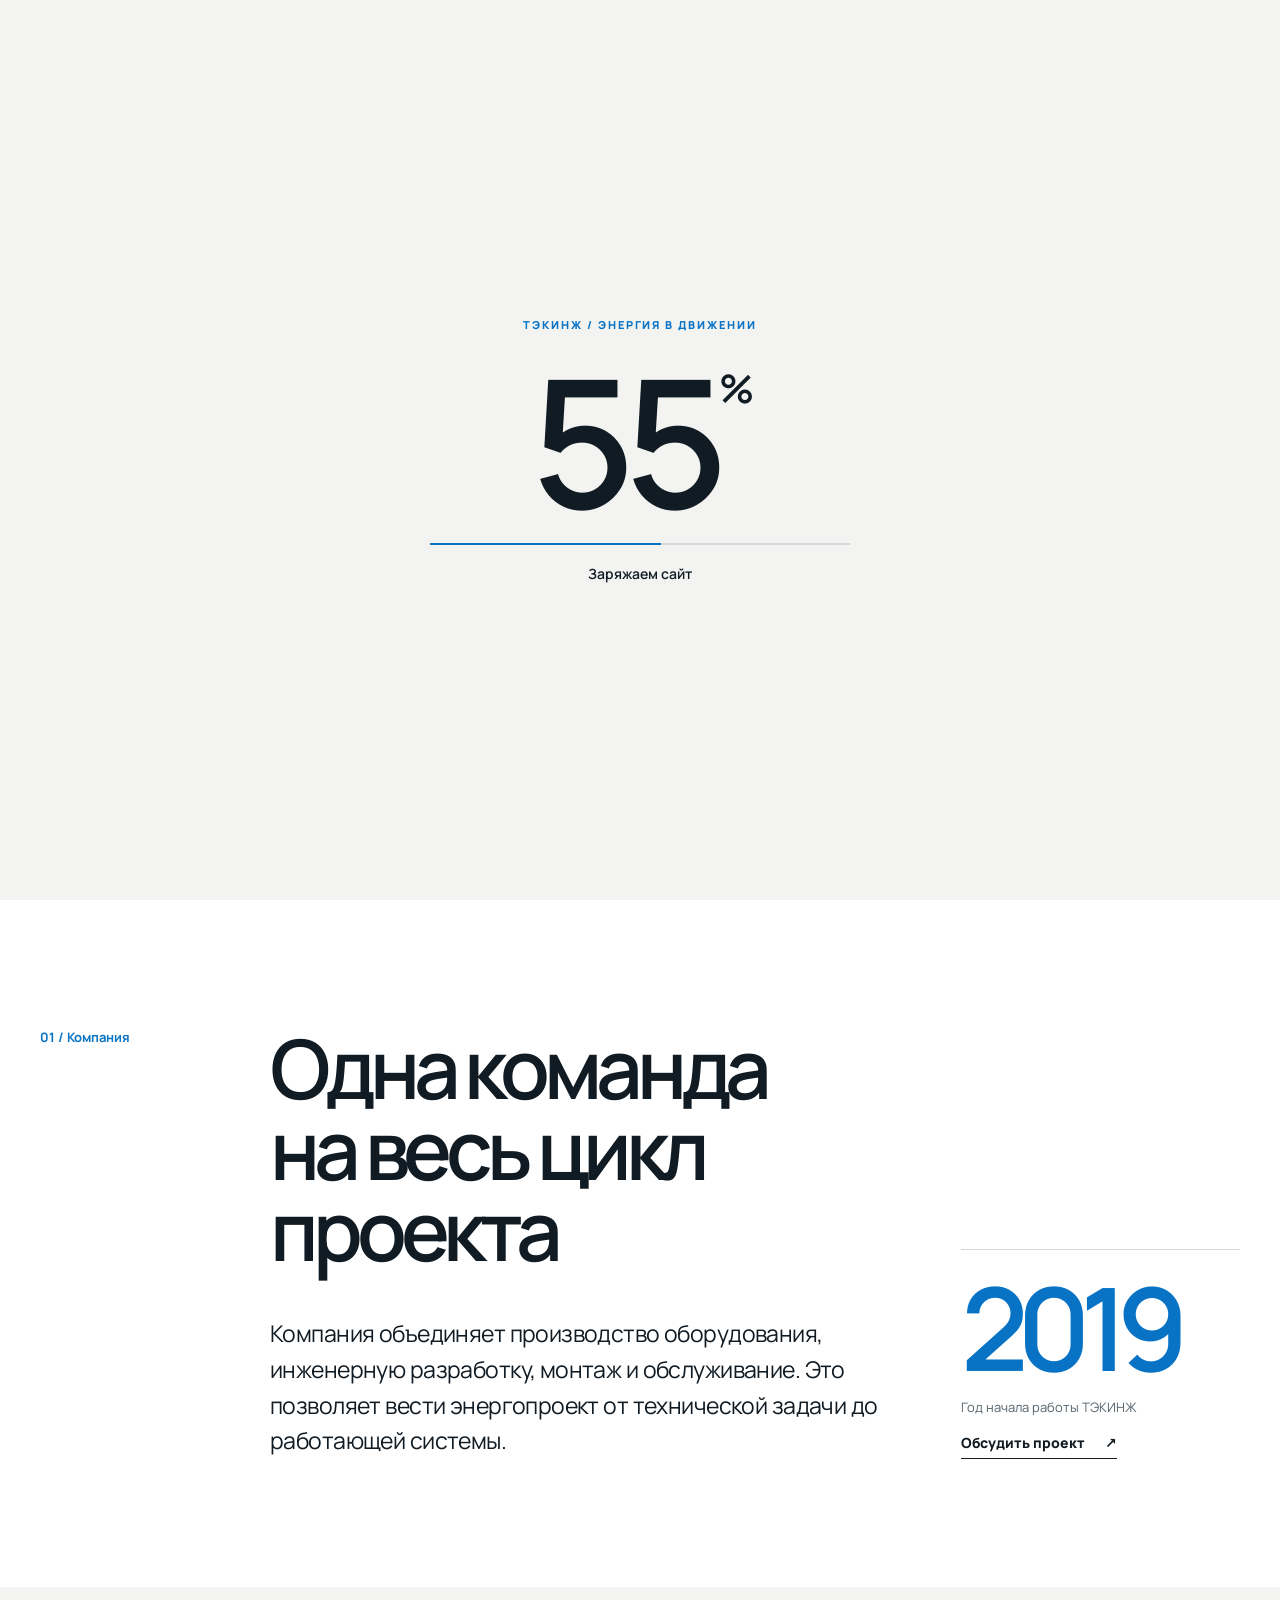
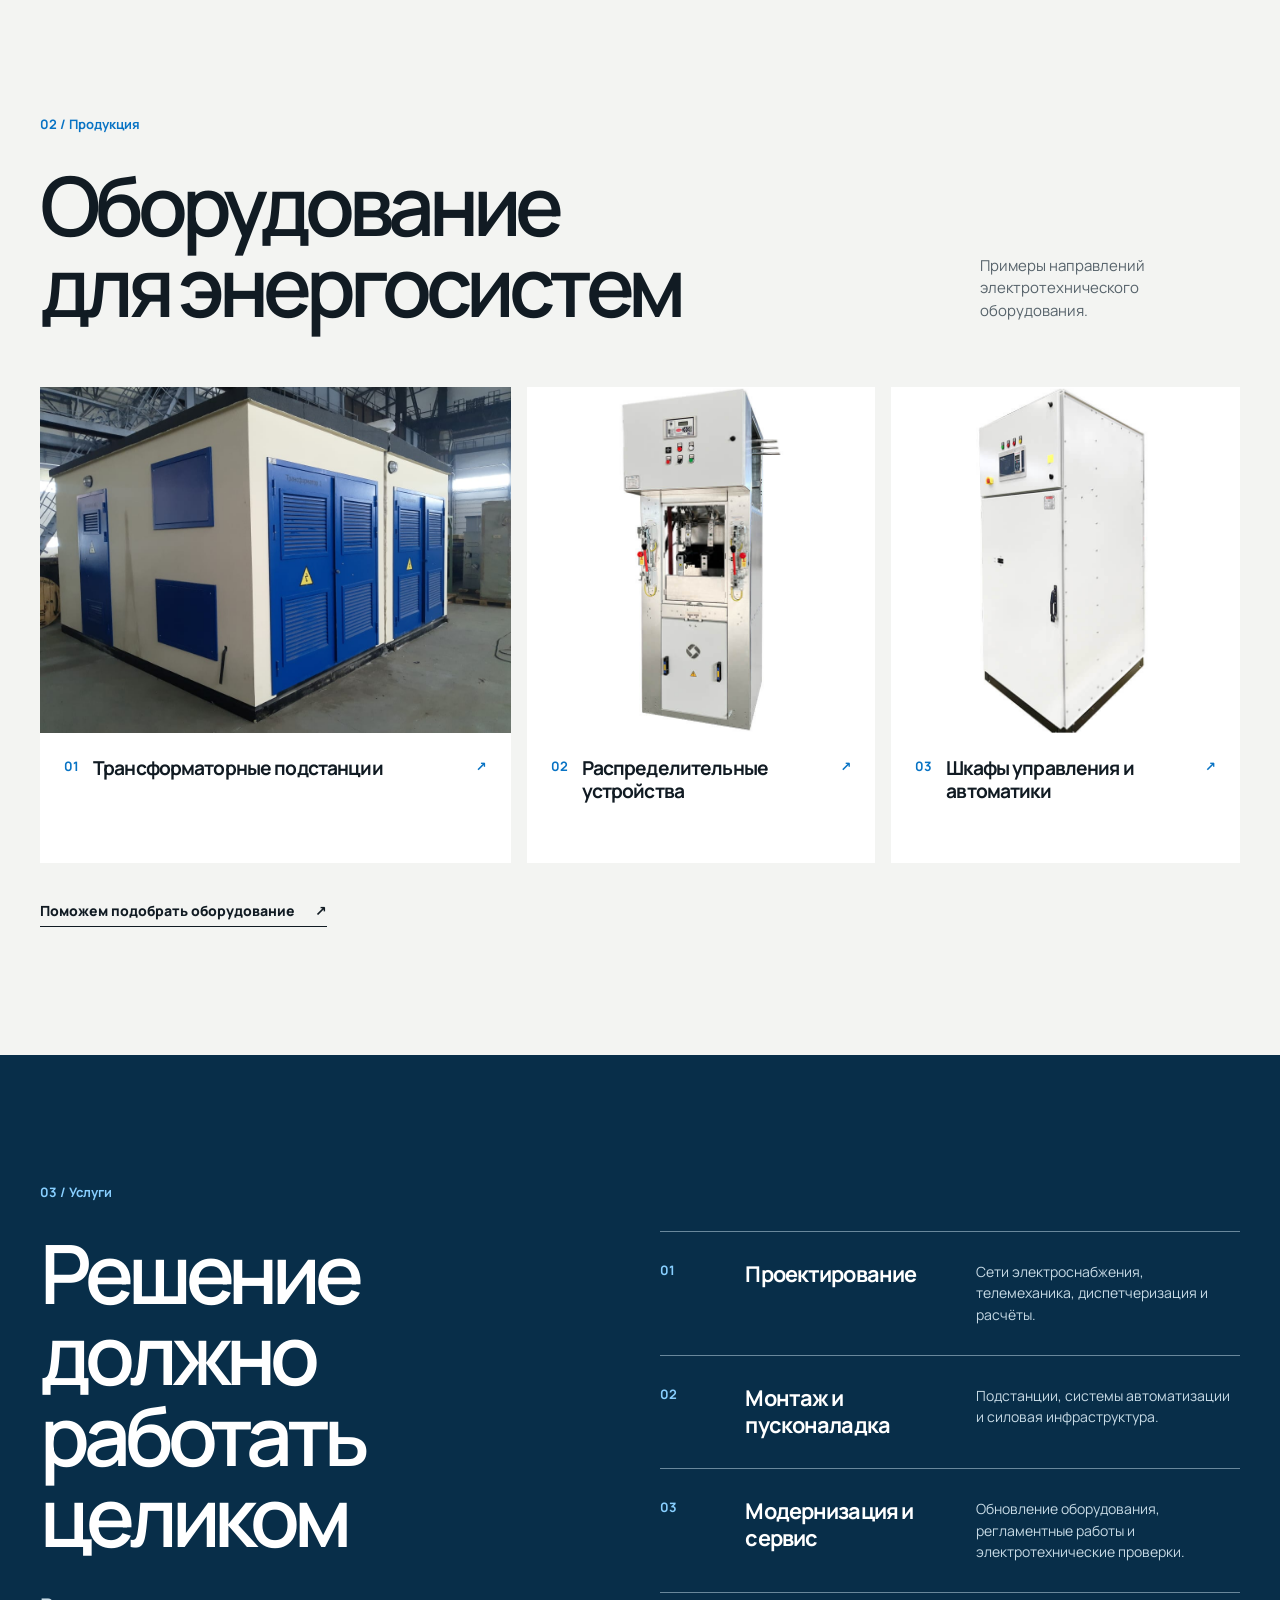
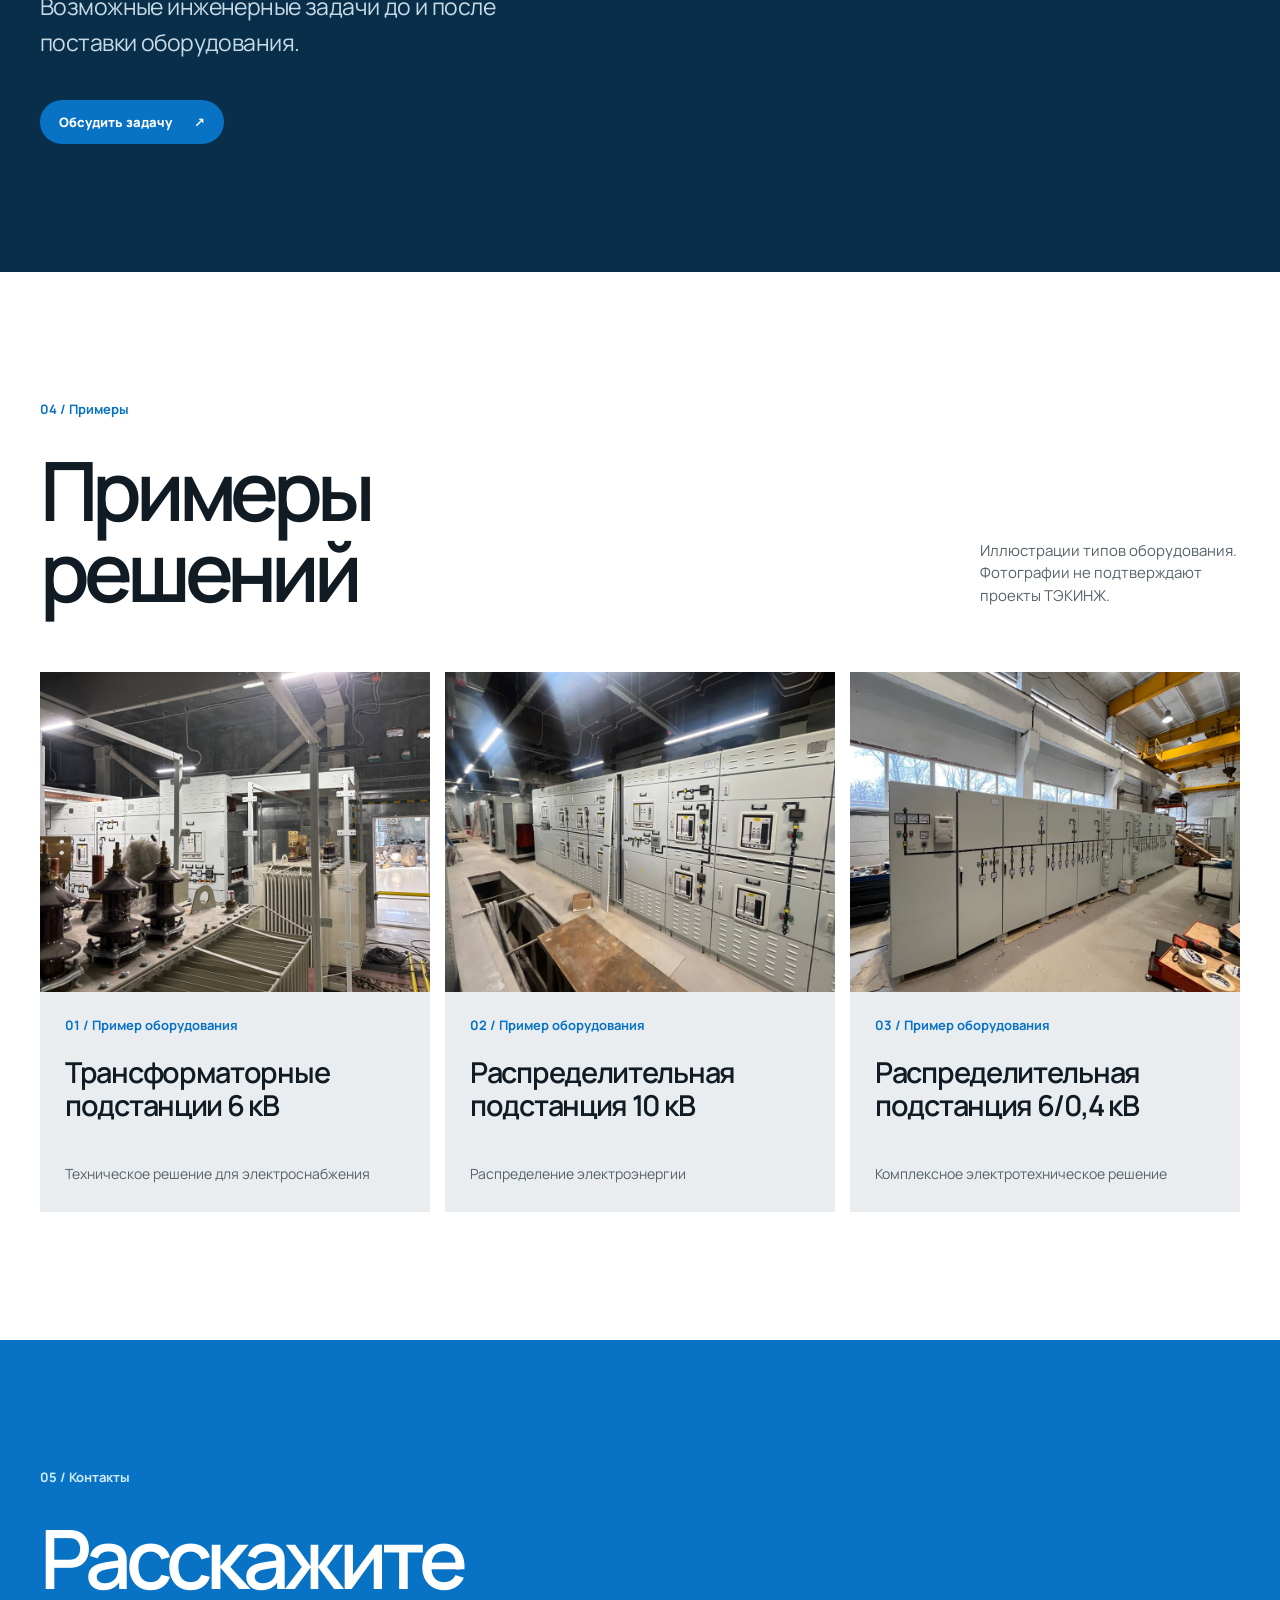
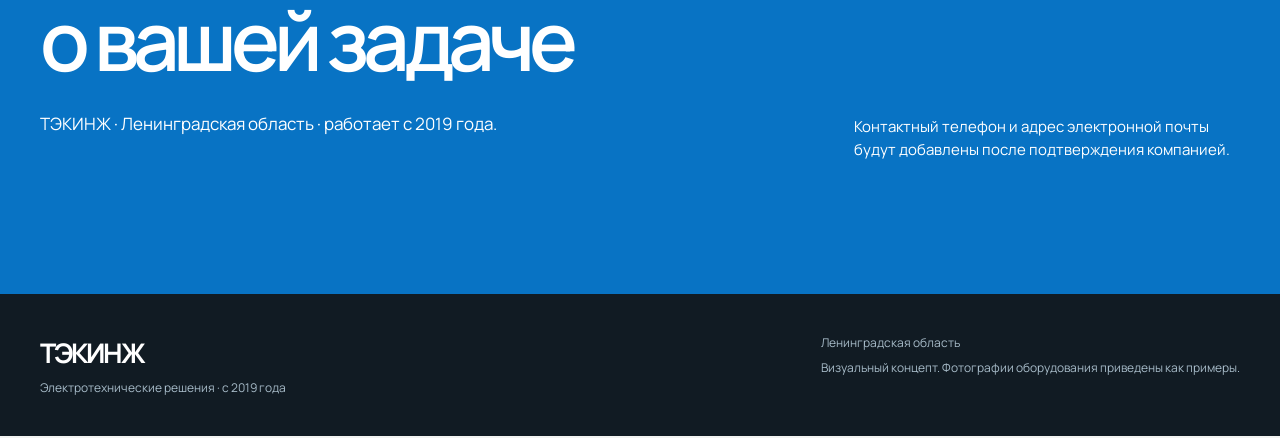
==== commit c9ed21e5: "Rebrand electrical concept as ТЭКИНЖ" ====
--- a/elatro/index.html
+++ b/elatro/index.html
@@ -1,132 +1 @@
-<!doctype html>
-<html lang="ru">
-  <head>
-    <meta charset="UTF-8" />
-    <meta name="viewport" content="width=device-width, initial-scale=1.0" />
-    <meta name="description" content="Концепт одностраничного сайта Элатро: производство электротехнического оборудования, автоматизация и сервис энергосистем." />
-    <meta name="theme-color" content="#f3f4f2" />
-    <title>Элатро — оборудование и решения для энергосистем</title>
-    <link rel="preconnect" href="https://fonts.googleapis.com" />
-    <link rel="preconnect" href="https://fonts.gstatic.com" crossorigin />
-    <link href="https://fonts.googleapis.com/css2?family=Manrope:wght@400;500;600;700;800&display=swap" rel="stylesheet" />
-    <link rel="stylesheet" crossorigin href="./assets/index-BwzTyI38.css">
-  </head>
-  <body>
-    <div class="site-preloader" id="site-preloader" role="status" aria-live="polite" aria-label="Загрузка сайта">
-      <div class="site-preloader-inner">
-        <span class="site-preloader-label">ЭЛАТРО / ЭНЕРГИЯ В ДВИЖЕНИИ</span>
-        <span class="site-preloader-count" id="site-preloader-count">0<span>%</span></span>
-        <div class="site-preloader-track" aria-hidden="true"><span id="site-preloader-bar"></span></div>
-        <span class="site-preloader-caption">Заряжаем сайт</span>
-      </div>
-    </div>
-    <noscript><style>.site-preloader{display:none!important}</style></noscript>
-    <header class="site-header">
-      <div class="shell header-inner">
-        <a class="brand" href="#top" aria-label="Elatro Group — к началу страницы"><img src="./images/logo-source.png" width="260" height="61" alt="Elatro Group" /></a>
-        <nav aria-label="Основная навигация"><a href="#products">Продукция</a><a href="#services">Услуги</a><a href="#projects">Проекты</a><a href="#company">Компания</a></nav>
-        <a class="header-contact" href="mailto:hello@elatro.ru?subject=Обсуждение%20проекта">Обсудить проект <span aria-hidden="true">↗</span></a>
-      </div>
-    </header>
-
-    <main id="top">
-      <section class="hero" aria-labelledby="hero-title">
-        <div class="shell hero-content">
-          <h1 id="hero-title"><span>Энергия</span><span>под контролем</span></h1>
-          <div class="hero-gallery" aria-hidden="true">
-            <div class="hero-map">
-              <img src="./images/eurasia-map.svg" alt="Схематичная карта Евразии" fetchpriority="high" />
-              <svg class="geography-network" viewBox="0 0 1200 720" aria-hidden="true" focusable="false">
-                <g class="geography-routes"><path class="geography-route" d="M237.5 562.8 Q261.4 616.8 285.3 690.9"/><path class="geography-route" d="M237.5 562.8 Q253.6 614.0 269.8 685.2"/><path class="geography-route" d="M237.5 562.8 Q270.4 602.5 303.3 662.3"/><path class="geography-route" d="M237.5 562.8 Q407.4 567.8 577.3 592.9"/><path class="geography-route" d="M237.5 562.8 Q241.2 556.6 244.8 570.4"/><path class="geography-route" d="M237.5 562.8 Q305.5 548.6 373.4 554.5"/><path class="geography-route" d="M237.5 562.8 Q305.5 548.6 373.4 554.5"/><path class="geography-route" d="M237.5 562.8 Q270.4 602.5 303.3 662.3"/><path class="geography-route" d="M237.5 562.8 Q305.5 548.6 373.4 554.5"/><path class="geography-route" d="M237.5 562.8 Q310.9 580.1 384.4 617.5"/><path class="geography-route" d="M237.5 562.8 Q351.1 461.3 464.8 379.7"/><path class="geography-route" d="M237.5 562.8 Q236.1 607.8 234.7 672.8"/><path class="geography-route" d="M237.5 562.8 Q259.8 618.0 282.2 693.2"/><path class="geography-route" d="M237.5 562.8 Q259.8 618.0 282.2 693.2"/><path class="geography-route" d="M237.5 562.8 Q310.9 580.1 384.4 617.5"/><path class="geography-route" d="M237.5 562.8 Q346.1 434.4 454.7 326.0"/><path class="geography-route" d="M237.5 562.8 Q261.4 561.8 285.4 580.8"/><path class="geography-route" d="M237.5 562.8 Q234.3 581.3 231.1 619.8"/><path class="geography-route" d="M237.5 562.8 Q242.4 551.8 247.4 560.8"/><path class="geography-route" d="M237.5 562.8 Q244.2 598.3 250.9 653.8"/><path class="geography-route" d="M237.5 562.8 Q296.3 539.1 355.1 535.4"/><path class="geography-route" d="M237.5 562.8 Q397.3 453.1 557.1 363.5"/><path class="geography-route" d="M237.5 562.8 Q528.4 512.4 819.4 482.0"/><path class="geography-route" d="M237.5 562.8 Q282.4 553.4 327.3 564.1"/><path class="geography-route" d="M237.5 562.8 Q237.5 561.7 237.6 580.7"/><path class="geography-route" d="M237.5 562.8 Q305.0 566.2 372.5 589.5"/><path class="geography-route" d="M237.5 562.8 Q224.2 469.1 211.0 395.5"/><path class="geography-route" d="M237.5 562.8 Q243.8 570.5 250.1 598.3"/><path class="geography-route" d="M237.5 562.8 Q257.6 612.3 277.8 681.8"/><path class="geography-route" d="M237.5 562.8 Q254.0 608.3 270.6 673.9"/><path class="geography-route" d="M237.5 562.8 Q241.4 538.8 245.4 534.9"/><path class="geography-route" d="M237.5 562.8 Q258.2 609.9 278.9 677.1"/><path class="geography-route" d="M237.5 562.8 Q233.2 559.9 229.0 577.1"/><path class="geography-route" d="M237.5 562.8 Q214.5 526.7 191.5 510.6"/><path class="geography-route" d="M237.5 562.8 Q255.0 612.6 272.5 682.4"/><path class="geography-route" d="M237.5 562.8 Q337.5 625.7 437.6 708.6"/><path class="geography-route" d="M237.5 562.8 Q321.0 469.8 404.5 396.8"/><path class="geography-route" d="M237.5 562.8 Q220.0 558.4 202.4 574.1"/><path class="geography-route" d="M237.5 562.8 Q234.3 581.3 231.1 619.8"/><path class="geography-route" d="M237.5 562.8 Q239.0 557.8 240.5 572.8"/><path class="geography-route" d="M237.5 562.8 Q276.9 567.3 316.4 591.9"/><path class="geography-route" d="M237.5 562.8 Q448.0 572.3 658.6 601.8"/><path class="geography-route" d="M237.5 562.8 Q276.9 567.3 316.4 591.9"/><path class="geography-route" d="M237.5 562.8 Q276.9 567.3 316.4 591.9"/><path class="geography-route" d="M237.5 562.8 Q243.8 570.5 250.1 598.3"/><path class="geography-route" d="M237.5 562.8 Q407.4 567.8 577.3 592.9"/></g><g class="geography-points"><g class="geography-point"><title>Московская обл., г. Икша · 2017</title><circle class="geography-dot" cx="236.8" cy="557.7" r="4.5"/></g><g class="geography-point"><title>Московская обл., г. Балашиха · 2017</title><circle class="geography-dot" cx="239.6" cy="562.2" r="4.5"/></g><g class="geography-point"><title>Чеченская Республика, Серноводский р-н · 2016</title><circle class="geography-dot" cx="285.3" cy="690.9" r="4.5"/></g><g class="geography-point"><title>Ставропольский край, г. Кисловодск · 2016</title><circle class="geography-dot" cx="269.8" cy="685.2" r="4.5"/></g><g class="geography-point"><title>Московская обл., г. Реутов · 2016</title><circle class="geography-dot" cx="239.1" cy="562.6" r="4.5"/></g><g class="geography-point"><title>Астраханская обл., г. Астрахань · 2016</title><circle class="geography-dot" cx="303.3" cy="662.3" r="4.5"/></g><g class="geography-point"><title>Москва · 2016</title><circle class="geography-dot" cx="237.6" cy="562.7" r="4.5"/></g><g class="geography-point"><title>Республика Хакассия, г. Саяногорск · 2016</title><circle class="geography-dot" cx="577.3" cy="592.9" r="4.5"/></g><g class="geography-point"><title>Московская обл., г. Коломна · 2016</title><circle class="geography-dot" cx="244.8" cy="570.4" r="4.5"/></g><g class="geography-point"><title>Московская обл., г. Реутов · 2016</title><circle class="geography-dot" cx="239.1" cy="562.6" r="4.5"/></g><g class="geography-point"><title>Свердловская обл., г. Михайловск · 2016</title><circle class="geography-dot" cx="373.4" cy="554.5" r="4.5"/></g><g class="geography-point"><title>Свердловская обл., г. Михайловск · 2016</title><circle class="geography-dot" cx="373.4" cy="554.5" r="4.5"/></g><g class="geography-point"><title>Астраханская обл., г. Астрахань · 2016</title><circle class="geography-dot" cx="303.3" cy="662.3" r="4.5"/></g><g class="geography-point"><title>Свердловская обл., г. Михайловск · 2015</title><circle class="geography-dot" cx="373.4" cy="554.5" r="4.5"/></g><g class="geography-point"><title>Московская обл., г. Железнодорожный · 2015</title><circle class="geography-dot" cx="240.1" cy="562.8" r="4.5"/></g><g class="geography-point"><title>Оренбургская обл., Светлинский р-н, п. Светлый · 2015</title><circle class="geography-dot" cx="384.4" cy="617.5" r="4.5"/></g><g class="geography-point"><title>Калужская обл., г. Балабаново · 2015</title><circle class="geography-dot" cx="231.5" cy="569.4" r="4.5"/></g><g class="geography-point"><title>сельское поселение Мыс-Каменское, Мыс Каменный · 2015</title><circle class="geography-dot" cx="464.8" cy="379.7" r="4.5"/></g><g class="geography-point"><title>Московская обл., г. Икша · 2015</title><circle class="geography-dot" cx="236.8" cy="557.7" r="4.5"/></g><g class="geography-point"><title>Краснодарский край, Темрюкский р-н · 2014</title><circle class="geography-dot" cx="234.7" cy="672.8" r="4.5"/></g><g class="geography-point"><title>Республика Северная Осетия-Алания, г. Владикавказ · 2014</title><circle class="geography-dot" cx="282.2" cy="693.2" r="4.5"/></g><g class="geography-point"><title>Республика Северная Осетия-Алания, г. Владикавказ · 2014</title><circle class="geography-dot" cx="282.2" cy="693.2" r="4.5"/></g><g class="geography-point"><title>Оренбургская обл., Светлинский р-н, п. Светлый · 2014</title><circle class="geography-dot" cx="384.4" cy="617.5" r="4.5"/></g><g class="geography-point"><title>Московская обл., г. Икша · 2014</title><circle class="geography-dot" cx="236.8" cy="557.7" r="4.5"/></g><g class="geography-point"><title>Москва · 2014</title><circle class="geography-dot" cx="237.6" cy="562.7" r="4.5"/></g><g class="geography-point"><title>г. Южно-Тамбейск · 2014</title><circle class="geography-dot" cx="454.7" cy="326.0" r="4.5"/></g><g class="geography-point"><title>Республика Мордовия, г. Саранск · 2014</title><circle class="geography-dot" cx="285.4" cy="580.8" r="4.5"/></g><g class="geography-point"><title>Белгородская обл., г. Белгород · 2014</title><circle class="geography-dot" cx="231.1" cy="619.8" r="4.5"/></g><g class="geography-point"><title>Владимирская обл., г. Покров · 2014</title><circle class="geography-dot" cx="247.4" cy="560.8" r="4.5"/></g><g class="geography-point"><title>Московская обл., г. Икша · 2014</title><circle class="geography-dot" cx="236.8" cy="557.7" r="4.5"/></g><g class="geography-point"><title>Ростовская обл., г. Ростов-на-Дону · 2017</title><circle class="geography-dot" cx="250.9" cy="653.8" r="4.5"/></g><g class="geography-point"><title>Москва · 2023</title><circle class="geography-dot" cx="237.6" cy="562.7" r="4.5"/></g><g class="geography-point"><title>Москва · 2025</title><circle class="geography-dot" cx="237.6" cy="562.7" r="4.5"/></g><g class="geography-point"><title>Москва · 2017</title><circle class="geography-dot" cx="237.6" cy="562.7" r="4.5"/></g><g class="geography-point"><title>Пермь · 2025</title><circle class="geography-dot" cx="355.1" cy="535.4" r="4.5"/></g><g class="geography-point"><title>Красноярский край, г. Норильск · 2022</title><circle class="geography-dot" cx="557.1" cy="363.5" r="4.5"/></g><g class="geography-point"><title>Республика Саха (Якутия) · 2022</title><circle class="geography-dot" cx="819.4" cy="482.0" r="4.5"/></g><g class="geography-point"><title>Республика Татарстан, г. Нижнекамск · 2022</title><circle class="geography-dot" cx="327.3" cy="564.1" r="4.5"/></g><g class="geography-point"><title>Тула · 2023</title><circle class="geography-dot" cx="237.6" cy="580.7" r="4.5"/></g><g class="geography-point"><title>Челябинская обл., г. Магнитогорск · 2022</title><circle class="geography-dot" cx="372.5" cy="589.5" r="4.5"/></g><g class="geography-point"><title>Мурманская обл., г. Апатиты · 2023</title><circle class="geography-dot" cx="211.0" cy="395.5" r="4.5"/></g><g class="geography-point"><title>Липецк · 2023</title><circle class="geography-dot" cx="250.1" cy="598.3" r="4.5"/></g><g class="geography-point"><title>Ставропольский край, с. Горькая Балка · 2023</title><circle class="geography-dot" cx="277.8" cy="681.8" r="4.5"/></g><g class="geography-point"><title>Ставропольский край, с. Просянка · 2023</title><circle class="geography-dot" cx="270.6" cy="673.9" r="4.5"/></g><g class="geography-point"><title>Ярославская обл., г. Рыбинск · 2024</title><circle class="geography-dot" cx="245.4" cy="534.9" r="4.5"/></g><g class="geography-point"><title>Московская обл., г. Электрогорск · 2024</title><circle class="geography-dot" cx="244.9" cy="561.2" r="4.5"/></g><g class="geography-point"><title>Ставропольский край, г. Будённовск · 2020</title><circle class="geography-dot" cx="278.9" cy="677.1" r="4.5"/></g><g class="geography-point"><title>Калуга · 2018</title><circle class="geography-dot" cx="229.0" cy="577.1" r="4.5"/></g><g class="geography-point"><title>Санкт-Петербург · 2020</title><circle class="geography-dot" cx="191.5" cy="510.6" r="4.5"/></g><g class="geography-point"><title>Ставропольский край, г. Минеральные Воды · 2021</title><circle class="geography-dot" cx="272.5" cy="682.4" r="4.5"/></g><g class="geography-point"><title>Узбекистан · 2021</title><circle class="geography-dot" cx="437.6" cy="708.6" r="4.5"/></g><g class="geography-point"><title>Республика Коми, Воркута · 2019</title><circle class="geography-dot" cx="404.5" cy="396.8" r="4.5"/></g><g class="geography-point"><title>Смоленск · 2020</title><circle class="geography-dot" cx="202.4" cy="574.1" r="4.5"/></g><g class="geography-point"><title>Белгород · 2021</title><circle class="geography-dot" cx="231.1" cy="619.8" r="4.5"/></g><g class="geography-point"><title>Московская обл., г. Ступино · 2021</title><circle class="geography-dot" cx="240.5" cy="572.8" r="4.5"/></g><g class="geography-point"><title>Самара · 2019</title><circle class="geography-dot" cx="316.4" cy="591.9" r="4.5"/></g><g class="geography-point"><title>Иркутск · 2019</title><circle class="geography-dot" cx="658.6" cy="601.8" r="4.5"/></g><g class="geography-point"><title>Самара · 2020</title><circle class="geography-dot" cx="316.4" cy="591.9" r="4.5"/></g><g class="geography-point"><title>Самара · 2019</title><circle class="geography-dot" cx="316.4" cy="591.9" r="4.5"/></g><g class="geography-point"><title>Липецк · 2022</title><circle class="geography-dot" cx="250.1" cy="598.3" r="4.5"/></g><g class="geography-point"><title>Республика Хакассия, г. Саяногорск · 2016</title><circle class="geography-dot" cx="577.3" cy="592.9" r="4.5"/></g></g><circle class="geography-hub" cx="237.5" cy="562.8" r="7" />
-              </svg>
-            </div>
-
-            <svg class="energy-network energy-network-desktop" viewBox="0 0 1360 900" preserveAspectRatio="none" focusable="false"><path class="energy-glow" d="M165 545 C270 540 340 420 490 435 C620 350 705 510 815 520 S1050 575 1180 630"/><path class="energy-line" d="M165 545 C270 540 340 420 490 435 C620 350 705 510 815 520 S1050 575 1180 630"/><path class="energy-flow" d="M165 545 C270 540 340 420 490 435 C620 350 705 510 815 520 S1050 575 1180 630"/><circle class="energy-node" cx="165" cy="545" r="5"/><circle class="energy-node" cx="490" cy="435" r="5"/><circle class="energy-node" cx="815" cy="520" r="5"/><circle class="energy-node" cx="1180" cy="630" r="5"/><circle class="energy-particle" r="6"><animateMotion dur="3.2s" repeatCount="indefinite" path="M165 545 C270 540 340 420 490 435 C620 350 705 510 815 520 S1050 575 1180 630"/></circle><circle class="energy-particle" r="4"><animateMotion dur="3.2s" begin="-1.6s" repeatCount="indefinite" path="M165 545 C270 540 340 420 490 435 C620 350 705 510 815 520 S1050 575 1180 630"/></circle></svg>
-            <svg class="energy-network energy-network-mobile" viewBox="0 0 354 844" preserveAspectRatio="none" focusable="false"><path class="energy-glow" d="M65 590 C55 505 70 430 105 392 C155 350 220 390 275 430 S245 570 187 635"/><path class="energy-line" d="M65 590 C55 505 70 430 105 392 C155 350 220 390 275 430 S245 570 187 635"/><path class="energy-flow" d="M65 590 C55 505 70 430 105 392 C155 350 220 390 275 430 S245 570 187 635"/><circle class="energy-node" cx="65" cy="590" r="4"/><circle class="energy-node" cx="105" cy="392" r="4"/><circle class="energy-node" cx="275" cy="430" r="4"/><circle class="energy-node" cx="187" cy="635" r="4"/><circle class="energy-particle" r="5"><animateMotion dur="3.2s" repeatCount="indefinite" path="M65 590 C55 505 70 430 105 392 C155 350 220 390 275 430 S245 570 187 635"/></circle></svg>
-            <div class="float-card cutout card-f"><img src="./images/elmod210-cutout.webp" alt="" /></div>
-            <div class="float-card cutout card-a"><img src="./images/switchgear-cutout.webp" alt="" fetchpriority="high" /></div>
-            <div class="float-card cutout card-b"><img src="./images/open-cabinet-cutout.webp" alt="" /></div>
-            <div class="float-card cutout card-e"><img src="./images/elmod300-cutout.webp" alt="" /></div>
-          </div>
-          <div class="hero-bottom"><p>Оборудование и системы управления для энергосетей. От проекта до пусконаладки.</p><div><span>Собственное производство в Коломне</span><a class="button button-dark" href="mailto:hello@elatro.ru?subject=Обсуждение%20проекта">Обсудить проект <span aria-hidden="true">↗</span></a></div></div>
-        </div>
-      </section>
-
-      <section class="intro section" id="company" aria-labelledby="intro-title">
-        <div class="shell intro-grid">
-          <div class="section-index">01 / Компания</div>
-          <div><h2 id="intro-title">Одна команда<br />на весь цикл проекта</h2><p class="lead">Компания объединяет производство оборудования, инженерную разработку, монтаж и обслуживание. Это позволяет вести энергопроект от технической задачи до работающей системы.</p></div>
-          <div class="intro-aside"><div class="big-year">2012</div><p>Год начала работы компании по данным elatro.ru</p><a class="text-link" href="#contact">Обсудить проект <span aria-hidden="true">↗</span></a></div>
-        </div>
-      </section>
-
-      <section class="products section" id="products" aria-labelledby="products-title">
-        <div class="shell">
-          <div class="section-heading"><div><div class="section-index">02 / Продукция</div><h2 id="products-title">Оборудование<br />для энергосистем</h2></div><p>Ключевые направления производства и поставок Элатро.</p></div>
-          <div class="product-grid">
-            <a class="product product-feature" href="#contact"><div class="product-image"><img src="./images/hero2.jpg" alt="Модульная подстанция в цехе" loading="lazy" /></div><div class="product-info"><span>01</span><h3>Трансформаторные подстанции</h3><span aria-hidden="true">↗</span></div></a>
-            <a class="product" href="#contact"><div class="product-image product-image-contain"><img src="./images/product-elmod210.jpg" alt="Комплектное распределительное устройство" loading="lazy" /></div><div class="product-info"><span>02</span><h3>Распределительные устройства</h3><span aria-hidden="true">↗</span></div></a>
-            <a class="product" href="#contact"><div class="product-image product-image-contain"><img src="./images/product-upp.jpg" alt="Шкаф управления электрооборудованием" loading="lazy" /></div><div class="product-info"><span>03</span><h3>Шкафы управления и автоматики</h3><span aria-hidden="true">↗</span></div></a>
-          </div>
-          <a class="text-link product-more" href="#contact">Поможем подобрать оборудование <span aria-hidden="true">↗</span></a>
-        </div>
-      </section>
-
-      <section class="services section" id="services" aria-labelledby="services-title">
-        <div class="shell service-grid"><div><div class="section-index">03 / Услуги</div><h2 id="services-title">Решение должно<br />работать целиком</h2><p class="lead">Элатро берёт на себя инженерные задачи до и после поставки оборудования.</p><a class="button button-blue" href="#contact">Обсудить задачу <span aria-hidden="true">↗</span></a></div><div class="service-list"><div><span>01</span><h3>Проектирование</h3><p>Сети электроснабжения, телемеханика, диспетчеризация и расчёты.</p></div><div><span>02</span><h3>Монтаж и пусконаладка</h3><p>Подстанции, системы автоматизации и силовая инфраструктура.</p></div><div><span>03</span><h3>Модернизация и сервис</h3><p>Обновление оборудования, регламентные работы и электротехнические проверки.</p></div></div></div>
-      </section>
-
-      <section class="projects section" id="projects" aria-labelledby="projects-title">
-        <div class="shell"><div class="section-heading"><div><div class="section-index">04 / Проекты</div><h2 id="projects-title">Опыт в реальных<br />энергопроектах</h2></div><p>Примеры из опубликованного портфолио Элатро.</p></div><div class="project-grid">
-          <article class="project"><img src="./images/projects/perm-transformer-2025.jpg" alt="Трансформаторные подстанции на объекте в Перми" loading="lazy" /><div class="project-copy"><span>01 / Пермь · 2025</span><h3>Трансформаторные подстанции 6 кВ</h3><p>Изготовление и монтаж · 2 × 1600 и 2 × 2500 кВА</p></div></article>
-          <article class="project"><img src="./images/projects/moscow-distribution-2025.jpg" alt="Распределительная подстанция 10 кВ в Москве" loading="lazy" /><div class="project-copy"><span>02 / Москва · 2025</span><h3>Распределительная подстанция 10 кВ</h3><p>Изготовление оборудования</p></div></article>
-          <article class="project"><img src="./images/projects/rybinsk-distribution-2024.jpg" alt="Распределительная подстанция на объекте в Рыбинске" loading="lazy" /><div class="project-copy"><span>03 / Рыбинск · 2024</span><h3>Распределительная подстанция 6/0,4 кВ</h3><p>Изготовление и монтаж</p></div></article>
-        </div></div></div>
-      </section>
-
-      <section class="contact section" id="contact" aria-labelledby="contact-title"><div class="shell contact-grid"><div><div class="section-index">05 / Контакты</div><h2 id="contact-title">Расскажите<br />о вашей задаче</h2><p>Для обсуждения проекта свяжитесь с командой Элатро напрямую.</p><a class="button button-light" href="mailto:hello@elatro.ru?subject=Обсуждение%20проекта">Написать компании <span aria-hidden="true">↗</span></a></div><div class="contact-details"><a href="tel:+74952301019">8 (495) 230-10-19</a><a href="mailto:hello@elatro.ru">hello@elatro.ru</a><p>Москва, Мосфильмовская улица<br />Производство — Коломна</p><small>Пн–пт, 9:00–18:00 по Москве</small></div></div></section>
-    </main>
-    <footer><div class="shell footer-inner"><div><strong>ЭЛАТРО</strong><span>Концепт одностраничного сайта</span></div><div><a href="https://elatro.ru/" target="_blank" rel="noopener noreferrer">Официальный сайт ↗</a><span>Факты, фотографии и точки проектов: <a href="https://elatro.ru/" target="_blank" rel="noopener noreferrer">elatro.ru</a> · карта: <a href="https://www.naturalearthdata.com/" target="_blank" rel="noopener noreferrer">Natural Earth</a></span></div></div></footer>
-    <script>
-      (() => {
-        const overlay = document.getElementById('site-preloader');
-        const count = document.getElementById('site-preloader-count');
-        const bar = document.getElementById('site-preloader-bar');
-        const images = [...document.querySelectorAll('.site-header .brand img, .hero-gallery img')];
-        let settled = 0;
-        let displayed = 0;
-        let target = 0;
-        let finished = false;
-        const startedAt = performance.now();
-        const reducedMotion = matchMedia('(prefers-reduced-motion: reduce)').matches;
-
-        function draw() {
-          displayed += (target - displayed) * (reducedMotion ? 1 : 0.18);
-          if (Math.abs(target - displayed) < 0.35) displayed = target;
-          const value = Math.round(displayed);
-          count.innerHTML = `${value}<span>%</span>`;
-          bar.style.width = `${value}%`;
-          if (finished && value >= 100) {
-            const remaining = Math.max(0, 650 - (performance.now() - startedAt));
-            setTimeout(() => {
-              overlay.classList.add('is-done');
-              setTimeout(() => overlay.remove(), reducedMotion ? 0 : 450);
-            }, remaining + 180);
-          } else {
-            requestAnimationFrame(draw);
-          }
-        }
-
-        requestAnimationFrame(draw);
-        images.forEach((image) => {
-          const ready = image.complete ? Promise.resolve() : image.decode().catch(() => {});
-          Promise.race([ready, new Promise((resolve) => setTimeout(resolve, 10000))]).then(() => {
-            settled += 1;
-            target = Math.round((settled / images.length) * 100);
-            if (settled === images.length) finished = true;
-          });
-        });
-      })();
-    </script>
-  </body>
-</html>
+<!doctype html><html lang="ru"><head><meta charset="utf-8"><meta name="viewport" content="width=device-width,initial-scale=1"><meta http-equiv="refresh" content="0; url=../tekinzh/"><link rel="canonical" href="https://ekaterinaglowme.github.io/ai-sites-showcase/tekinzh/"><title>ТЭКИНЖ — новый адрес</title></head><body><p>Сайт ТЭКИНЖ переехал: <a href="../tekinzh/">открыть страницу</a>.</p></body></html>
